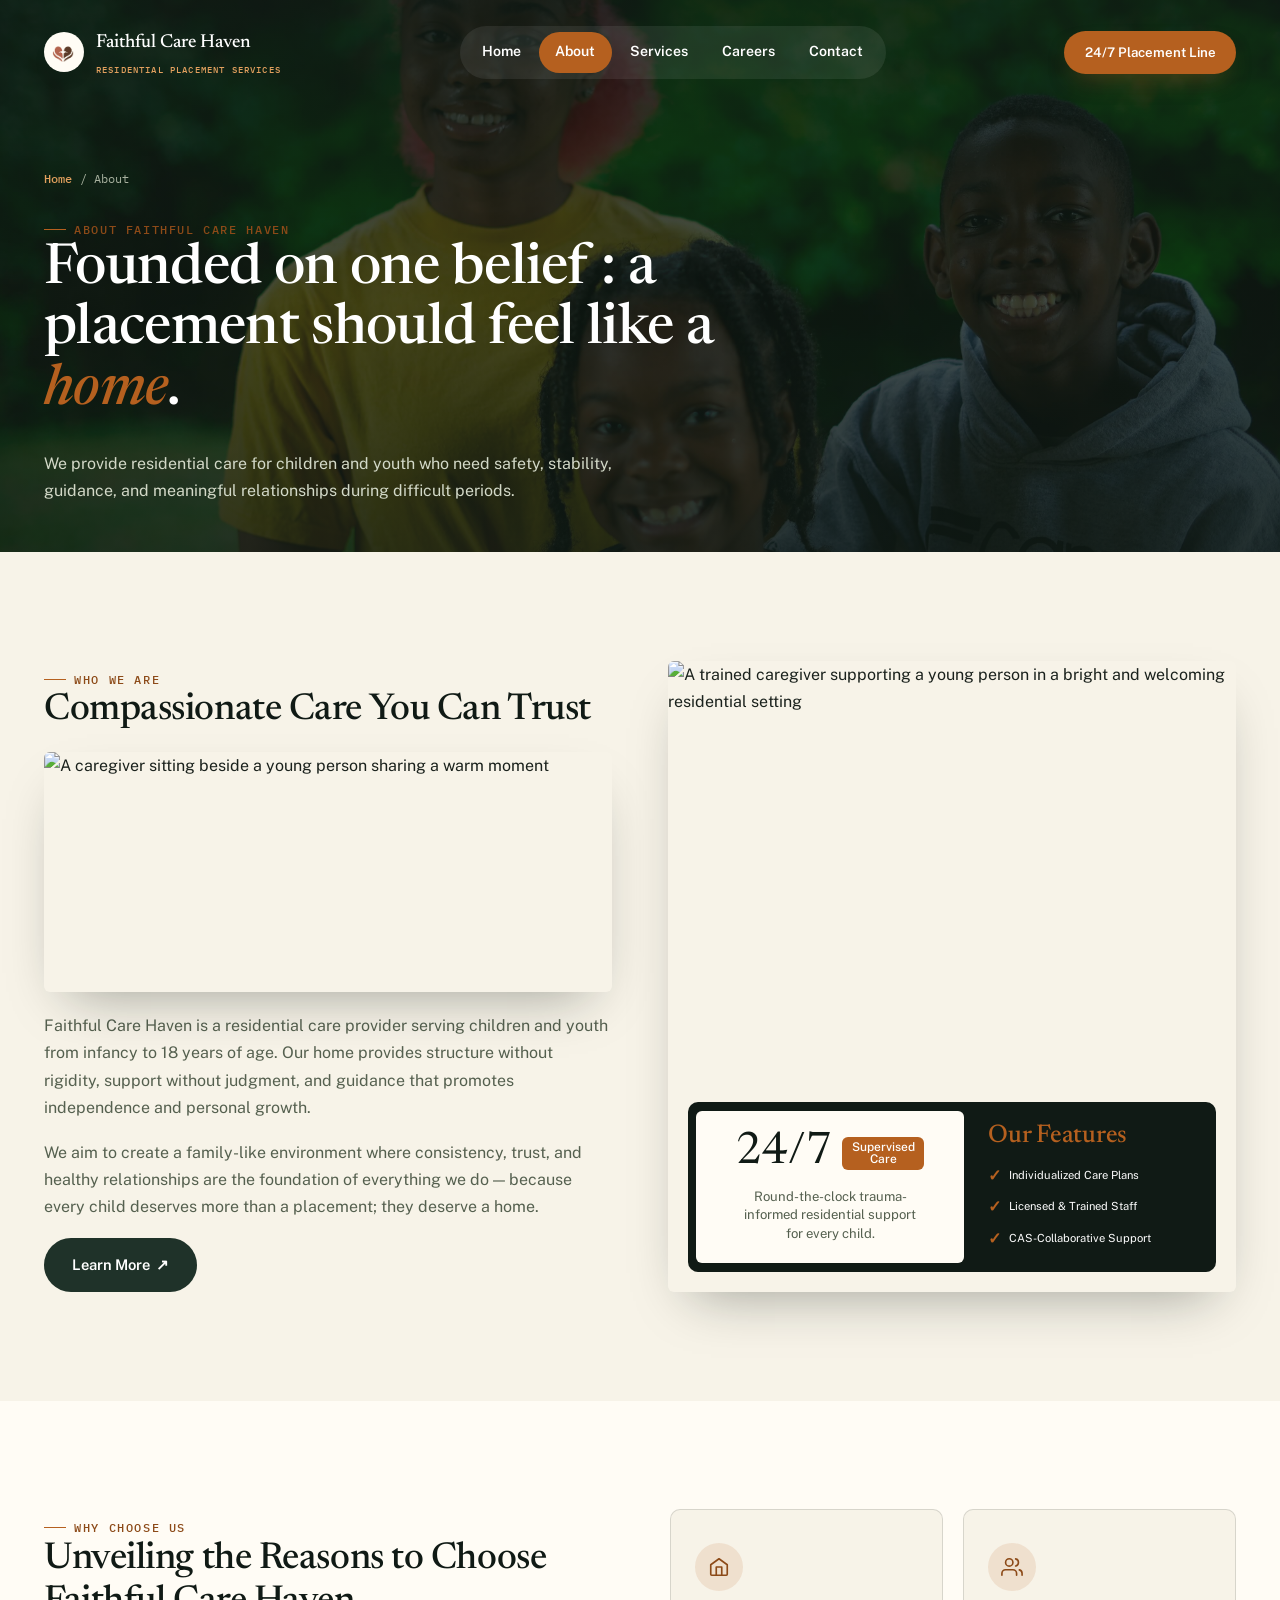
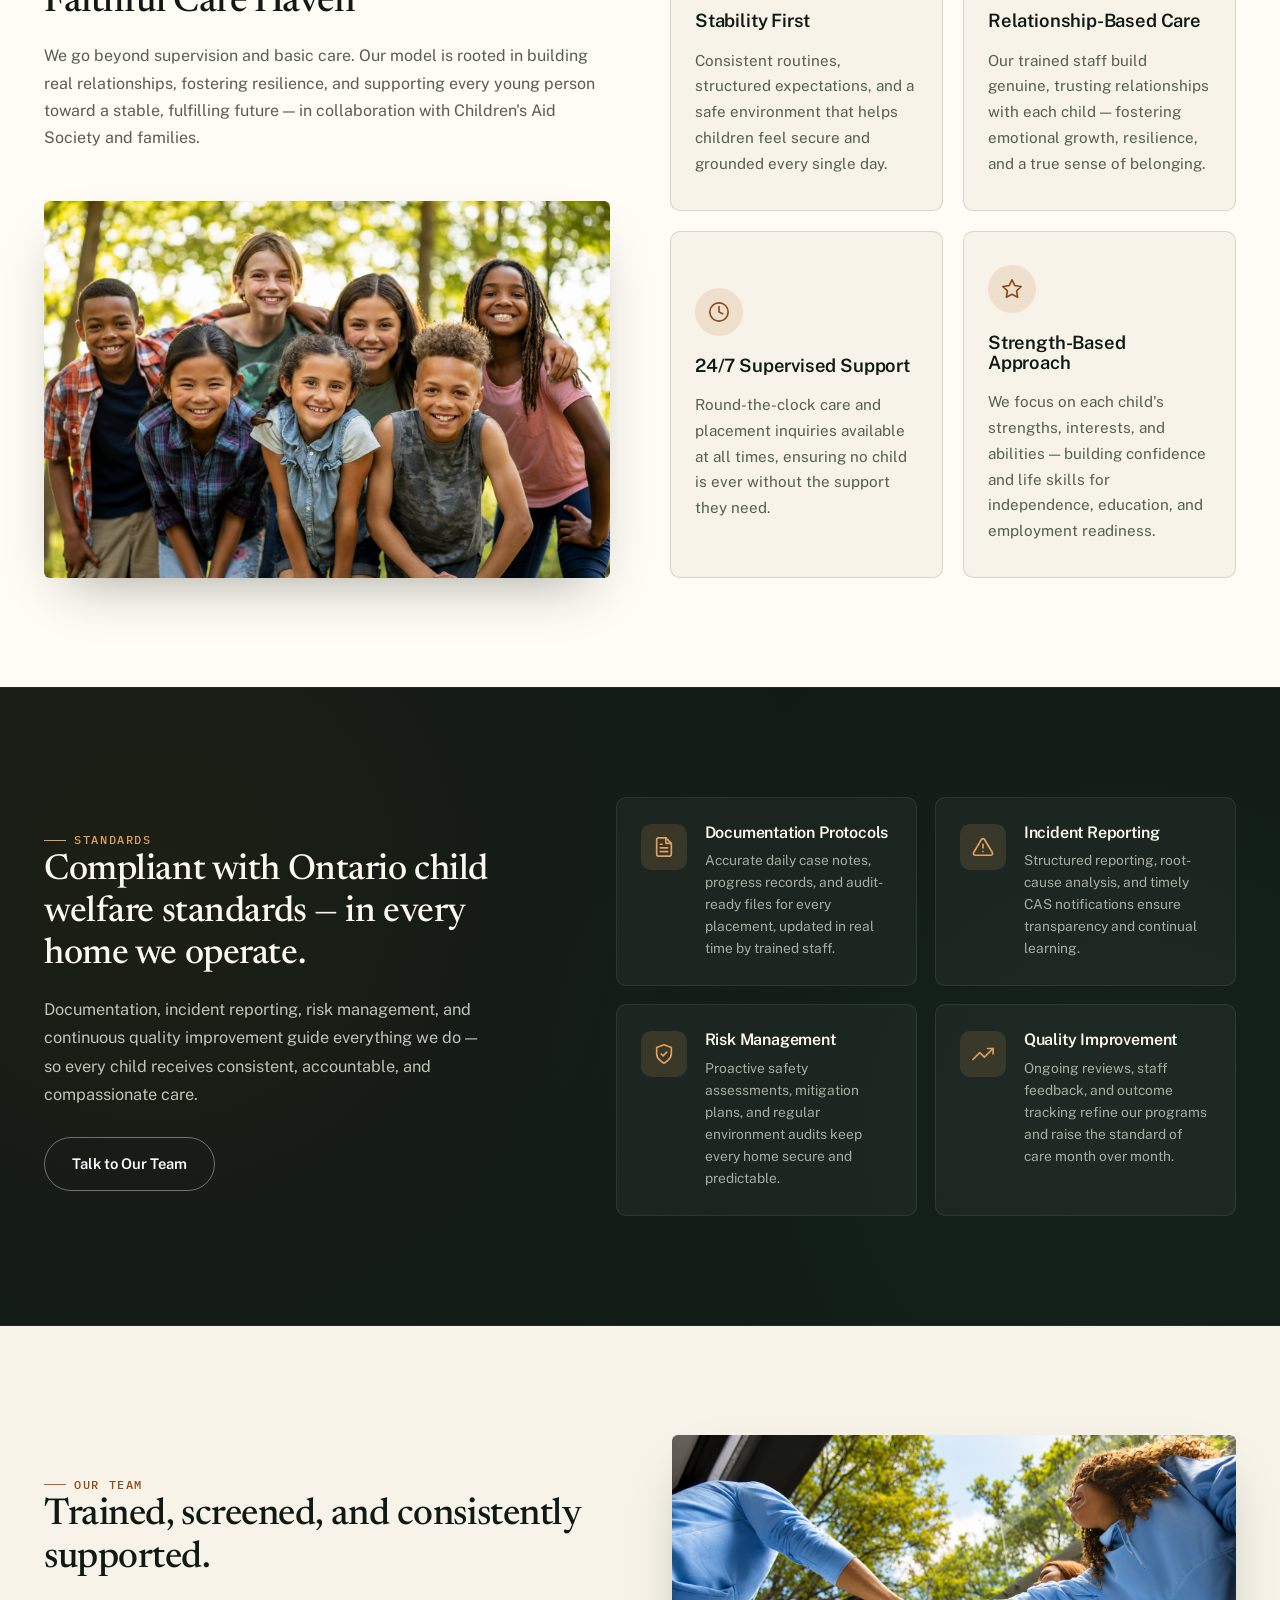
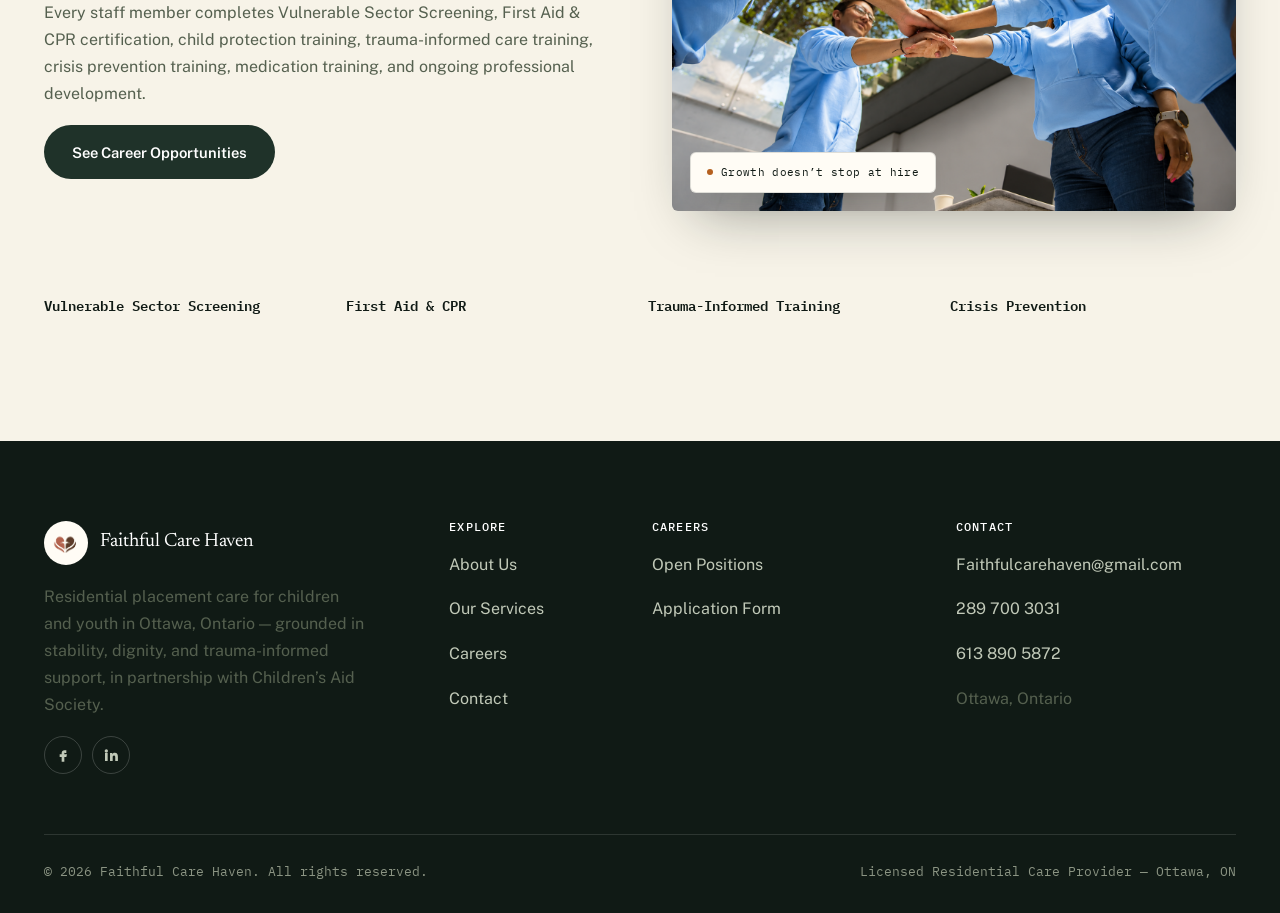
==== about.html @ 900c362c "Initial website template upload" ====
<!DOCTYPE html>
<html lang="en">
<head>
<meta charset="UTF-8">
<meta name="viewport" content="width=device-width, initial-scale=1.0">
<title>About Us | Faithful Care Haven</title>
<meta name="description" content="Learn about Faithful Care Haven's philosophy of care and the population we serve.">

  <link rel="icon" type="image/png" href="assets/img/logo.png">
  <link rel="preconnect" href="https://fonts.googleapis.com">
  <link rel="preconnect" href="https://fonts.gstatic.com" crossorigin>
  <link href="https://fonts.googleapis.com/css2?family=Newsreader:ital,wght@0,400;0,500;0,600;1,500;1,600&family=Public+Sans:wght@400;500;600;700;800&family=IBM+Plex+Mono:wght@500;600&display=swap" rel="stylesheet">
  <link rel="stylesheet" href="assets/css/bootstrap-grid.min.css">
  <link rel="stylesheet" href="assets/css/style.css">

</head>
<body>

  <!-- Sophisticated Preloader -->
  <div class="preloader" id="preloader">
    <div class="preloader-content">
      <div class="root-grow-animation">
        <svg viewBox="0 0 100 100" xmlns="http://www.w3.org/2000/svg">
          <path d="M50,90 Q30,70 30,50 Q30,30 50,20 Q70,30 70,50 Q70,70 50,90" fill="none" stroke="#B5601F" stroke-width="2" stroke-dasharray="150" stroke-dashoffset="150" style="animation:growRoot1 1.8s ease-out forwards;"/>
          <path d="M50,90 L40,75 L45,75 L30,90" fill="none" stroke="#B5601F" stroke-width="2" stroke-dasharray="80" stroke-dashoffset="80" style="animation:growRoot2 1.8s ease-out forwards;"/>
          <path d="M50,90 L60,75 L55,75 L70,90" fill="none" stroke="#B5601F" stroke-width="2" stroke-dasharray="80" stroke-dashoffset="80" style="animation:growRoot3 1.8s ease-out forwards;"/>
          <circle cx="50" cy="50" r="8" fill="#B5601F" opacity="0.8" style="animation:pulse-preloader 1.5s ease-in-out infinite;"/>
        </svg>
      </div>
      <div class="preloader-text">Faithful Care Haven</div>
      <div class="preloader-subtitle">Loading your compassionate future</div>
    </div>
  </div>

  <header class="site-header">
    <div class="nav-inner">
      <a href="index.html" class="brand">
        <img src="assets/img/logo.png" alt="Faithful Care Haven logo">
        <span>Faithful Care Haven<small>Residential Placement Services</small></span>
      </a>

      <nav class="nav-links">
        <a href="index.html">Home</a>
        <a href="about.html" class="active">About</a>
        <a href="services.html">Services</a>
        <a href="careers.html">Careers</a>
        <a href="contact.html">Contact</a>
      </nav>

      <div class="nav-cta">
        <a href="contact.html" class="btn btn-primary btn-sm">24/7 Placement Line</a>
      </div>

      <button class="nav-toggle" aria-label="Toggle menu" aria-expanded="false">
        <span></span><span></span><span></span>
      </button>
    </div>

    </div>
  </header>

  <div class="mobile-overlay">
    <a href="index.html">Home</a>
    <a href="about.html">About</a>
    <a href="services.html">Services</a>
    <a href="careers.html">Careers</a>
    <a href="contact.html">Contact</a>
    <a href="contact.html" class="btn btn-outline-light">24/7 Placement Line</a>
  </div>

  <section class="page-hero">
    <div class="page-hero-bg">
      <img src="assets/img/aboutuspg_ban.jpg" alt="Two people in a warm, supportive conversation, sitting together outdoors">
    </div>
    <div class="container-wide">
      <div class="breadcrumb-row"><a href="index.html">Home</a> / About</div>
      <div class="page-hero-content" data-aos="fade-up">
        <div class="eyebrow">About Faithful Care Haven</div>
        <h1>Founded on one belief : a placement should feel like a <em>home</em>.</h1>
        <p>We provide residential care for children and youth who need safety, stability, guidance, and meaningful relationships during difficult periods.</p>
      </div>
    </div>
  </section>

  <!-- ==================== ABOUT US ==================== -->
  <section>
    <div class="container-wide">
      <div class="ed-row" style="gap:56px; align-items:stretch;">

        <!-- Left: text + small image below -->
        <div class="about-us-left" data-aos="fade-right">
          <div class="eyebrow">Who We Are</div>
          <h2>Compassionate Care You Can Trust</h2>
          <div class="ed-media" style="margin-top:20px;">
            <img src="https://images.unsplash.com/photo-1590650153855-d9e808231d41?auto=format&fit=crop&w=900&q=80"
              alt="A caregiver sitting beside a young person sharing a warm moment"
              style="height:240px; object-fit:cover; border-radius:6px; width:100%;">
          </div>
          <p style="margin-top: 20px;">Faithful Care Haven is a residential care provider serving children and youth
            from infancy to 18 years of
            age. Our home provides structure without rigidity, support without judgment, and guidance that promotes
            independence and personal growth.</p>
          <p>We aim to create a family-like environment where consistency, trust, and healthy relationships are the
            foundation of everything we do &mdash; because every child deserves more than a placement; they deserve a
            home.</p>
          <a href="about.html" class="btn btn-dark">Learn More &nbsp;&#x2197;</a>

        </div>

        <!-- Right: large image with overlay feature card -->
        <div class="about-us-right" data-aos="fade-left" data-aos-delay="120">
          <img src="https://images.unsplash.com/photo-1617103996702-96ff29b1c467?auto=format&fit=crop&w=1400&q=80"
            alt="A trained caregiver supporting a young person in a bright and welcoming residential setting">
          <div class="about-feature-card">
            <div class="about-stat-cell">
              <span class="about-stat-num">24/7 <span class="about-stat-badge">Supervised Care</span></span>
              <p>Round-the-clock trauma-informed residential support for every child.</p>
            </div>
            <div class="about-features-cell">
              <h4>Our Features</h4>
              <ul class="about-features-list">
                <li>Individualized Care Plans</li>
                <li>Licensed &amp; Trained Staff</li>
                <li>CAS-Collaborative Support</li>
              </ul>
            </div>
          </div>
        </div>

      </div>
    </div>
  </section>


  <!-- ==================== WHY CHOOSE US ==================== -->
  <section class="why-choose-section">
    <div class="container-wide">
      <div class="why-choose-grid">

        <!-- Left col: intro text + image -->
        <div class="why-choose-left" data-aos="fade-right">
          <div class="wc-intro-text">
            <div class="eyebrow">Why Choose Us</div>
            <h2>Unveiling the Reasons to Choose Faithful Care Haven</h2>
            <p>We go beyond supervision and basic care. Our model is rooted in building real relationships, fostering
              resilience, and supporting every young person toward a stable, fulfilling future &mdash; in collaboration
              with Children's Aid Society and families.</p>
          </div>
          <div class="wc-image">
            <img src="assets/img/whychoosus.png"
              alt="A supportive residential care worker with a young person">
          </div>
        </div>

        <!-- Right col: 2x2 card grid -->
        <div class="why-choose-cards" data-aos="fade-left" data-aos-delay="80">

          <div class="wc-card">
            <div class="wc-card-icon">
              <svg viewBox="0 0 24 24" fill="none" stroke="currentColor" stroke-width="1.8" stroke-linecap="round"
                stroke-linejoin="round">
                <path d="M3 9.5L12 3l9 6.5V20a1 1 0 01-1 1H4a1 1 0 01-1-1V9.5z" />
                <path d="M9 21V12h6v9" />
              </svg>
            </div>
            <h3>Stability First</h3>
            <p>Consistent routines, structured expectations, and a safe environment that helps children feel secure and
              grounded every single day.</p>
          </div>

          <div class="wc-card">
            <div class="wc-card-icon">
              <svg viewBox="0 0 24 24" fill="none" stroke="currentColor" stroke-width="1.8" stroke-linecap="round"
                stroke-linejoin="round">
                <path d="M17 21v-2a4 4 0 00-4-4H5a4 4 0 00-4 4v2" />
                <circle cx="9" cy="7" r="4" />
                <path d="M23 21v-2a4 4 0 00-3-3.87" />
                <path d="M16 3.13a4 4 0 010 7.75" />
              </svg>
            </div>
            <h3>Relationship-Based Care</h3>
            <p>Our trained staff build genuine, trusting relationships with each child &mdash; fostering emotional
              growth, resilience, and a true sense of belonging.</p>
          </div>

          <div class="wc-card">
            <div class="wc-card-icon">
              <svg viewBox="0 0 24 24" fill="none" stroke="currentColor" stroke-width="1.8" stroke-linecap="round"
                stroke-linejoin="round">
                <circle cx="12" cy="12" r="10" />
                <polyline points="12 6 12 12 16 14" />
              </svg>
            </div>
            <h3>24/7 Supervised Support</h3>
            <p>Round-the-clock care and placement inquiries available at all times, ensuring no child is ever without
              the support they need.</p>
          </div>

          <div class="wc-card">
            <div class="wc-card-icon">
              <svg viewBox="0 0 24 24" fill="none" stroke="currentColor" stroke-width="1.8" stroke-linecap="round"
                stroke-linejoin="round">
                <polygon
                  points="12 2 15.09 8.26 22 9.27 17 14.14 18.18 21.02 12 17.77 5.82 21.02 7 14.14 2 9.27 8.91 8.26 12 2" />
              </svg>
            </div>
            <h3>Strength-Based Approach</h3>
            <p>We focus on each child's strengths, interests, and abilities &mdash; building confidence and life skills
              for independence, education, and employment readiness.</p>
          </div>

        </div>
      </div>
    </div>
  </section>

   <!-- ==================== STANDARDS (Redesigned) ==================== -->
   <section class="standards-section bg-dark">
    <div class="container-wide">
      <div class="standards-grid">

        <div class="standards-intro" data-aos="fade-right">
          <div class="eyebrow">Standards</div>
          <h2>Compliant with Ontario child welfare standards &mdash; in every home we operate.</h2>
          <p>Documentation, incident reporting, risk management, and continuous quality improvement guide everything we do &mdash; so every child receives consistent, accountable, and compassionate care.</p>
          <a href="contact.html" class="btn btn-outline-light">Talk to Our Team</a>
        </div>

        <div class="standards-cards" data-aos="fade-left" data-aos-delay="100">

          <div class="std-card">
            <div class="std-card-icon">
              <svg viewBox="0 0 24 24" fill="none" stroke="currentColor" stroke-width="1.8" stroke-linecap="round" stroke-linejoin="round">
                <path d="M14 2H6a2 2 0 0 0-2 2v16a2 2 0 0 0 2 2h12a2 2 0 0 0 2-2V8z"/>
                <polyline points="14 2 14 8 20 8"/>
                <line x1="16" y1="13" x2="8" y2="13"/>
                <line x1="16" y1="17" x2="8" y2="17"/>
                <polyline points="10 9 9 9 8 9"/>
              </svg>
            </div>
            <div class="std-card-body">
              <h4>Documentation Protocols</h4>
              <p>Accurate daily case notes, progress records, and audit-ready files for every placement, updated in real time by trained staff.</p>
            </div>
          </div>

          <div class="std-card">
            <div class="std-card-icon">
              <svg viewBox="0 0 24 24" fill="none" stroke="currentColor" stroke-width="1.8" stroke-linecap="round" stroke-linejoin="round">
                <path d="M10.29 3.86L1.82 18a2 2 0 0 0 1.71 3h16.94a2 2 0 0 0 1.71-3L13.71 3.86a2 2 0 0 0-3.42 0z"/>
                <line x1="12" y1="9" x2="12" y2="13"/>
                <line x1="12" y1="17" x2="12.01" y2="17"/>
              </svg>
            </div>
            <div class="std-card-body">
              <h4>Incident Reporting</h4>
              <p>Structured reporting, root-cause analysis, and timely CAS notifications ensure transparency and continual learning.</p>
            </div>
          </div>

          <div class="std-card">
            <div class="std-card-icon">
              <svg viewBox="0 0 24 24" fill="none" stroke="currentColor" stroke-width="1.8" stroke-linecap="round" stroke-linejoin="round">
                <path d="M12 22s8-4 8-10V5l-8-3-8 3v7c0 6 8 10 8 10z"/>
                <path d="M9 12l2 2 4-4"/>
              </svg>
            </div>
            <div class="std-card-body">
              <h4>Risk Management</h4>
              <p>Proactive safety assessments, mitigation plans, and regular environment audits keep every home secure and predictable.</p>
            </div>
          </div>

          <div class="std-card">
            <div class="std-card-icon">
              <svg viewBox="0 0 24 24" fill="none" stroke="currentColor" stroke-width="1.8" stroke-linecap="round" stroke-linejoin="round">
                <path d="M23 6l-9.5 9.5-5-5L1 18"/>
                <path d="M17 6h6v6"/>
              </svg>
            </div>
            <div class="std-card-body">
              <h4>Quality Improvement</h4>
              <p>Ongoing reviews, staff feedback, and outcome tracking refine our programs and raise the standard of care month over month.</p>
            </div>
          </div>

        </div>

      </div>
    </div>
  </section>

  <section>
    <div class="container-wide">
      <div class="ed-row reverse">
        <div class="ed-text" data-aos="fade-left">
          <div class="eyebrow">Our team</div>
          <h2>Trained, screened, and consistently supported.</h2>
          <p>Every staff member completes Vulnerable Sector Screening, First Aid &amp; CPR certification, child protection training, trauma-informed care training, crisis prevention training, medication training, and ongoing professional development.</p>
          <a href="careers.html" class="btn btn-dark">See Career Opportunities</a>
        </div>
        <div class="ed-media" data-aos="fade-right" data-aos-delay="120">
          <img src="assets/img/ourteam.png" alt="A quiet path through a golden autumn forest">
          <div class="frame-tag"><span class="dot"></span> Growth doesn&rsquo;t stop at hire</div>
        </div>
      </div>

      <div class="row g-3" style="margin-top:50px;">
        <div class="col-md-3 col-6" data-aos="fade-up"><div class="check-item mono" style="font-size:.85rem;">Vulnerable Sector Screening</div></div>
        <div class="col-md-3 col-6" data-aos="fade-up" data-aos-delay="80"><div class="check-item mono" style="font-size:.85rem;">First Aid &amp; CPR</div></div>
        <div class="col-md-3 col-6" data-aos="fade-up" data-aos-delay="160"><div class="check-item mono" style="font-size:.85rem;">Trauma-Informed Training</div></div>
        <div class="col-md-3 col-6" data-aos="fade-up" data-aos-delay="240"><div class="check-item mono" style="font-size:.85rem;">Crisis Prevention</div></div>
      </div>
    </div>
  </section>

 


  <footer class="site-footer">
    <div class="container-wide">
      <div class="row gy-5">
        <div class="col-lg-4">
          <div class="footer-brand">
            <img src="assets/img/logo.png" alt="Faithful Care Haven">
            <span>Faithful Care Haven</span>
          </div>
          <p style="max-width:320px;">Residential placement care for children and youth in Ottawa, Ontario &mdash; grounded in stability, dignity, and trauma-informed support, in partnership with Children&rsquo;s Aid Society.</p>
          <div class="social-row" aria-hidden="true">
            <a href="#" onclick="return false;" aria-label="Facebook">
              <svg width="16" height="16" viewBox="0 0 24 24" fill="none"><path d="M14 9h3V5h-3c-2.2 0-4 1.8-4 4v2H7v4h3v7h4v-7h3l1-4h-4V9c0-.6.4-1 1-1z" fill="currentColor"/></svg>
            </a>
            <a href="#" onclick="return false;" aria-label="LinkedIn">
              <svg width="16" height="16" viewBox="0 0 24 24" fill="none"><path d="M4.98 3.5a2.5 2.5 0 100 5 2.5 2.5 0 000-5zM3 9h4v12H3V9zm7 0h3.8v1.7h.05c.53-1 1.83-2 3.76-2 4 0 4.74 2.6 4.74 6V21h-4v-5.3c0-1.27-.02-2.9-1.77-2.9-1.78 0-2.05 1.4-2.05 2.8V21h-4V9z" fill="currentColor"/></svg>
            </a>
          </div>
        </div>
        <div class="col-lg-2 col-6">
          <h4>Explore</h4>
          <p><a href="about.html">About Us</a></p>
          <p><a href="services.html">Our Services</a></p>
          <p><a href="careers.html">Careers</a></p>
          <p><a href="contact.html">Contact</a></p>
        </div>
        <div class="col-lg-3 col-6">
          <h4>Careers</h4>
          <p><a href="careers.html">Open Positions</a></p>
          <p><a href="apply.html">Application Form</a></p>
        </div>
        <div class="col-lg-3">
          <h4>Contact</h4>
          <p><a href="mailto:Faithfulcarehaven@gmail.com">Faithfulcarehaven@gmail.com</a></p>
          <p><a href="tel:12897003031">289 700 3031</a></p>
          <p><a href="tel:16138905872">613 890 5872</a></p>
          <p>Ottawa, Ontario</p>
        </div>
      </div>

      <div class="footer-bottom">
        <span>&copy; <span class="current-year"></span> Faithful Care Haven. All rights reserved.</span>
        <span>Licensed Residential Care Provider &mdash; Ottawa, ON</span>
      </div>
    </div>
  </footer>


  <script src="assets/js/main.js"></script>

</body>
</html>
---- assets/css/style.css ----
/* =========================================================
   FAITHFUL CARE HAVEN — Design System v3 (Redesigned)
   Direction: "Rooted" — stability below ground, growth above it.
   Palette:
     --pine        #1F3229  (deep grounding green — the brand's base note)
     --pine-d      #101A15  (deepest — night sections, footer)
     --pine-mid    #2E4A3B  (mid green — borders, secondary surfaces)
     --clay        #B5601F  (single warm accent — earth, not the AI-default terracotta)
     --clay-d      #8C4A18  (hover/pressed)
     --paper       #F7F3E8  (warm paper — page ground)
     --paper-alt   #EEE5D2  (section alternation)
     --ivory       #FFFCF5  (lightest surface)
     --ink         #1A211C  (body text)
   Type:
     Newsreader (display serif, italic used deliberately for emphasis)
     Public Sans (body/UI — quieter rhythm than the ubiquitous Inter)
     IBM Plex Mono (labels, stats, rates, phone numbers — a "case-file"
     register that matters for a documentation-heavy child-welfare service)
   Signature: a hand-drawn root/branch line that grows in on load and recurs
   as a thin divider — stability rooted below, growth reaching above.
   
   REDESIGN UPDATES v3:
   - Added sophisticated preloader with root-growth animation
   - Enhanced hero section as full-viewport carousel
   - Restructured page-hero for left-to-right text flow
   - Elevated job card design with depth & hierarchy
   - Improved mobile responsiveness throughout
   - Better text alignment and spacing
   ========================================================= */

:root {
  --pine: #1F3229;
  --pine-d: #101A15;
  --pine-mid: #2E4A3B;
  --pine-soft: rgba(31, 50, 41, 0.07);
  --clay: #B5601F;
  --clay-d: #8C4A18;
  --clay-soft: rgba(181, 96, 31, 0.13);
  --sage: #7C9271;
  --paper: #F7F3E8;
  --paper-alt: #EEE5D2;
  --ivory: #FFFCF5;
  --ink: #1A211C;
  --ink-soft: #55604F;
  --line: rgba(26, 33, 28, 0.14);
  --line-light: rgba(255, 255, 255, 0.16);
  --shadow: 0 24px 54px -24px rgba(16, 26, 21, 0.4);
  --shadow-sm: 0 10px 26px -14px rgba(16, 26, 21, 0.3);
  --radius: 6px;
  --radius-lg: 10px;
  --ease: cubic-bezier(.22, 1, .36, 1);
}

* {
  box-sizing: border-box;
}

html {
  scroll-behavior: smooth;
}

body {
  margin: 0;
  background: var(--paper);
  color: var(--ink);
  font-family: 'Public Sans', -apple-system, BlinkMacSystemFont, sans-serif;
  font-size: 16px;
  line-height: 1.7;
  -webkit-font-smoothing: antialiased;
  overflow-x: hidden;
}

img,
svg,
canvas,
video,
iframe {
  max-width: 100%;
}

img {
  display: block;
}

button,
input,
textarea,
select {
  font: inherit;
}

* {
  -webkit-box-sizing: border-box;
  -moz-box-sizing: border-box;
  box-sizing: border-box;
}

/* Prevent side-to-side horizontal scroll caused by wide elements */
body,
body > * {
  max-width: 100%;
}

/* ================= PRELOADER ================= */
.preloader {
  position: fixed;
  inset: 0;
  background: var(--paper);
  z-index: 9999;
  display: flex;
  align-items: center;
  justify-content: center;
  opacity: 1;
  visibility: visible;
  transition: opacity .6s ease .4s, visibility .6s ease .4s;
}

.preloader.loaded {
  opacity: 0;
  visibility: hidden;
}

.preloader-content {
  text-align: center;
  max-width: 500px;
  display: flex;
  flex-direction: column;
  align-items: center;
}

.root-grow-animation {
  width: 80px;
  height: 80px;
  margin: 0 auto 24px;
  position: relative;
}

.root-grow-animation svg {
  width: 100%;
  height: 100%;
}

.preloader-text {
  font-family: 'Newsreader', serif;
  font-size: 1.45rem;
  color: var(--pine-d);
  margin-bottom: 10px;
  font-weight: 500;
  white-space: nowrap;
  animation: pulse-preloader 2s ease-in-out infinite;
}

.preloader-subtitle {
  font-family: 'IBM Plex Mono', monospace;
  font-size: .62rem;
  color: var(--clay);
  text-transform: uppercase;
  letter-spacing: .1em;
  white-space: nowrap;
}

@keyframes growRoot1 {
  0% {
    stroke-dashoffset: 400;
    opacity: 0;
  }

  20% {
    opacity: 1;
  }

  100% {
    stroke-dashoffset: 0;
    opacity: 1;
  }
}

@keyframes growRoot2 {
  0% {
    stroke-dashoffset: 300;
    opacity: 0;
  }

  30% {
    opacity: 1;
  }

  100% {
    stroke-dashoffset: 0;
    opacity: 1;
  }
}

@keyframes growRoot3 {
  0% {
    stroke-dashoffset: 200;
    opacity: 0;
  }

  40% {
    opacity: 1;
  }

  100% {
    stroke-dashoffset: 0;
    opacity: 1;
  }
}

@keyframes pulse-preloader {

  0%,
  100% {
    opacity: .6;
  }

  50% {
    opacity: 1;
  }
}

h1,
h2,
h3,
h4,
.display {
  font-family: 'Newsreader', Georgia, serif;
  font-weight: 500;
  color: var(--pine-d);
  letter-spacing: -0.012em;
  line-height: 1.1;
  margin: 0 0 .5em;
}

h1 {
  font-size: clamp(2.15rem, 4.4vw, 3.65rem);
  font-weight: 500;
  line-height: 1.08;
}

h2 {
  font-size: clamp(1.7rem, 2.9vw, 2.55rem);
  line-height: 1.16;
}

h3 {
  font-size: clamp(1.22rem, 2vw, 1.5rem);
  font-weight: 600;
  font-family: 'Public Sans', sans-serif;
  letter-spacing: -0.01em;
}

h1 em,
h2 em,
.display em {
  font-style: italic;
  font-weight: 500;
  color: var(--clay);
}

p {
  margin: 0 0 1.1em;
  color: var(--ink-soft);
}

a {
  color: inherit;
  text-decoration: none;
}

strong {
  color: var(--pine-d);
}

.mono {
  font-family: 'IBM Plex Mono', monospace;
}

.eyebrow {
  font-family: 'IBM Plex Mono', monospace;
  text-transform: uppercase;
  font-size: .72rem;
  letter-spacing: .14em;
  font-weight: 500;
  color: var(--clay-d);
  display: inline-flex;
  align-items: center;
  gap: .7em;
  margin-bottom:0px;
}

.eyebrow::before {
  content: '';
  width: 22px;
  height: 1px;
  background: var(--clay);
  display: inline-block;
}

.container-narrow {
  max-width: 920px;
  margin: 0 auto;
  padding: 0 24px;
  width: 100%;
}

.container-wide {
  max-width: 1240px;
  margin: 0 auto;
  padding: 0 24px;
  width: 100%;
}

section {
  padding: clamp(60px, 8.5vw, 116px) 0;
  position: relative;
}

.bg-alt {
  background: var(--paper-alt);
}

.bg-dark {
  background: var(--pine-d);
  color: #e4e0d3;
}

.bg-dark h2,
.bg-dark h3,
.bg-dark .display {
  color: #fbf8f0;
}

.bg-dark p {
  color: #bcc4b7;
}

.bg-dark .eyebrow {
  color: #e2a05e;
}

.bg-dark .eyebrow::before {
  background: #e2a05e;
}

/* ---------- Buttons ---------- */
.btn {
  display: inline-flex;
  align-items: center;
  justify-content: center;
  gap: .6em;
  font-family: 'Public Sans', sans-serif;
  font-weight: 600;
  font-size: .92rem;
  padding: .92em 1.85em;
  border-radius: 100px;
  border: 1.5px solid transparent;
  cursor: pointer;
  transition: transform .35s var(--ease), box-shadow .35s var(--ease), background .3s, color .3s, border-color .3s;
  white-space: nowrap;
}

.btn-primary {
  background: var(--clay);
  color: #fff;
  box-shadow: 0 12px 26px -12px rgba(181, 96, 31, .5);
}

.btn-primary:hover {
  background: var(--clay-d);
  transform: translateY(-3px);
  box-shadow: 0 18px 34px -14px rgba(181, 96, 31, .55);
  color: #fff;
}

.btn-dark {
  background: var(--pine);
  color: #fff;
}

.btn-dark:hover {
  background: var(--pine-d);
  transform: translateY(-3px);
  color: #fff;
}

.btn-outline {
  background: transparent;
  border-color: rgba(26, 33, 28, .3);
  color: var(--pine-d);
}

.btn-outline:hover {
  border-color: var(--pine-d);
  background: var(--pine-d);
  color: #fff;
  transform: translateY(-3px);
}

.btn-outline-light {
  background: transparent;
  border-color: rgba(255, 255, 255, .38);
  color: #fff;
}

.btn-outline-light:hover {
  background: #fff;
  color: var(--pine-d);
  border-color: #fff;
}

.btn-sm {
  padding: .68em 1.45em;
  font-size: .83rem;
}

.btn-block {
  width: 100%;
}

/* ================= NAVIGATION ================= */
.site-header {
  position: fixed;
  top: 0;
  left: 0;
  right: 0;
  z-index: 1100;
  padding: 26px 0;
  transition: padding .4s var(--ease), background .4s var(--ease), box-shadow .4s var(--ease);
}

.site-header.scrolled {
  padding: 14px 0;
  background: rgba(16, 26, 21, 0.92);
  backdrop-filter: blur(16px) saturate(140%);
  box-shadow: 0 8px 30px -18px rgba(16, 26, 21, .5);
}

.nav-inner {
  max-width: 1240px;
  margin: 0 auto;
  padding: 0 24px;
  display: flex;
  align-items: center;
  justify-content: space-between;
}

.brand {
  display: flex;
  align-items: center;
  gap: 12px;
  font-family: 'Newsreader', serif;
  font-weight: 500;
  font-size: 1.18rem;
  color: #fff;
  z-index: 1100;
}

.brand img {
  height: 40px;
  width: 40px;
  object-fit: contain;
  padding: 6px;
  box-sizing: border-box;
  background: var(--ivory);
  border-radius: 50%;
  box-shadow: var(--shadow-sm);
  transition: height .4s var(--ease), width .4s var(--ease);
}

.site-header.scrolled .brand img {
  height: 34px;
  width: 34px;
}

.brand span small {
  display: block;
  font-family: 'IBM Plex Mono', monospace;
  font-weight: 500;
  font-size: .56rem;
  letter-spacing: .13em;
  text-transform: uppercase;
  color: #e2a05e;
  margin-top: 3px;
}

/* header sits over a dark hero photo by default on the homepage; on interior
   pages the page-hero is light, so header text needs to be dark until scrolled */
.site-header.on-light .brand,
.site-header.on-light .nav-links a {
  color: var(--pine-d);
}

.site-header.on-light .brand img {
  filter: none;
}

.site-header.on-light.scrolled .brand,
.site-header.on-light.scrolled .nav-links a {
  color: #fff;
}

.site-header.on-light.scrolled .brand img {
  filter: brightness(0) invert(1);
}

.nav-links {
  display: flex;
  align-items: center;
  gap: 2px;
  list-style: none;
  margin: 0;
  padding: 6px;
  background: rgba(255, 255, 255, .08);
  border-radius: 100px;
}

.nav-links a {
  position: relative;
  padding: .6em 1.15em;
  font-size: .88rem;
  font-weight: 600;
  color: #fff;
  border-radius: 100px;
  transition: color .3s, background .3s;
}

.nav-links a:hover {
  background: rgba(255, 255, 255, .12);
}

.nav-links a.active {
  background: var(--clay);
  color: #fff;
}

.site-header.on-light .nav-links {
  background: rgba(26, 33, 28, .06);
}

.site-header.on-light .nav-links a:hover {
  background: rgba(26, 33, 28, .08);
}

.nav-cta {
  display: flex;
  align-items: center;
  gap: 14px;
}

/* Mobile hamburger */
.nav-toggle {
  display: none;
  position: relative;
  width: 44px;
  height: 44px;
  border-radius: 50%;
  border: 1.5px solid rgba(181, 96, 31, 0.4); /* var(--clay) with opacity */
  background: transparent;
  cursor: pointer;
  z-index: 1100;
}

.site-header.on-light .nav-toggle {
  border-color: rgba(26, 33, 28, .25);
}

.nav-toggle span {
  position: absolute;
  left: 12px;
  right: 12px;
  height: 2px;
  background: var(--clay);
  transition: transform .35s var(--ease), opacity .3s var(--ease), top .35s var(--ease);
}

.site-header.on-light .nav-toggle span {
  background: var(--pine-d);
}

.nav-toggle span:nth-child(1) {
  top: 16px;
}

.nav-toggle span:nth-child(2) {
  top: 22px;
}

.nav-toggle span:nth-child(3) {
  top: 28px;
}

.nav-toggle.open span:nth-child(1) {
  top: 22px;
  transform: rotate(45deg);
  background: var(--clay);
}

.nav-toggle.open span:nth-child(2) {
  opacity: 0;
}

.nav-toggle.open span:nth-child(3) {
  top: 22px;
  transform: rotate(-135deg);
  background: var(--clay);
}

.mobile-overlay {
  position: fixed;
  inset: 0;
  background: var(--pine-d);
  z-index: 1050;
  display: flex;
  flex-direction: column;
  align-items: center;
  justify-content: center;
  gap: 8px;
  clip-path: circle(0px at calc(100% - 44px) 44px);
  transition: clip-path .6s var(--ease);
  visibility: hidden;
}

.mobile-overlay.open {
  clip-path: circle(150% at calc(100% - 44px) 44px);
  visibility: visible;
}

.mobile-overlay a {
  color: #f3efe3;
  font-family: 'Newsreader', serif;
  font-size: 1.5rem;
  font-weight: 500;
  padding: 12px 0;
}

.mobile-overlay a.btn {
  font-family: 'Public Sans', sans-serif;
  font-size: .95rem;
  margin-top: 18px;
  padding: 14px 36px;
  background-color: var(--clay);
  border-color: var(--clay);
  color: #fff;
}

@media (max-width:980px) {
  .nav-links {
    display: none;
  }

  .nav-cta .btn {
    display: none;
  }

  .nav-toggle {
    display: block;
  }
}

/* ================= GLOBAL RESPONSIVE CLEANUP ================= */
@media (max-width: 1100px) {
  .container-wide,
  .container-narrow {
    padding-left: 20px;
    padding-right: 20px;
  }

  .page-hero,
  .sd-page-hero {
    padding-top: 150px;
  }

  .site-footer .row > [class*="col-"] {
    flex: 1 1 45%;
  }
}

@media (max-width: 900px) {
  .container-wide,
  .container-narrow {
    max-width: 100%;
  }

  section {
    padding: clamp(44px, 9vw, 84px) 0;
  }

  .page-hero {
    padding: 140px 0 56px;
  }

  .page-hero-content {
    max-width: 100%;
  }

  .site-footer {
    padding: 54px 0 30px;
  }

  .site-footer .row > [class*="col-"] {
    flex: 0 0 100%;
    max-width: 100%;
  }

  .footer-bottom {
    flex-direction: column;
    align-items: flex-start;
  }

  .row.g-4,
  .row.g-5 {
    row-gap: 20px;
  }
}

@media (max-width: 640px) {
  body {
    font-size: 15px;
  }

  .container-wide,
  .container-narrow {
    padding-left: 16px;
    padding-right: 16px;
  }

  h1 {
    font-size: clamp(2rem, 9vw, 2.55rem);
  }

  h2 {
    font-size: clamp(1.78rem, 7vw, 2.15rem);
  }

  .page-hero h1,
  .sd-hero-content h1 {
    max-width: 100%;
  }

  .page-hero p,
  .sd-hero-content p {
    max-width: 100%;
  }

  .btn {
    width: 100%;
  }

  .btn-sm {
    width: auto;
  }

  .btn-block {
    width: 100%;
  }

  .contact-main-section .btn-block,
  .contact-form-panel .btn-block {
    width: 100%;
  }

  .site-footer .row > [class*="col-"] {
    flex-basis: 100%;
  }

  .site-footer h4 {
    margin-top: 0;
  }

  .social-row {
    justify-content: flex-start;
  }
}

/* ================= HERO (homepage — carousel at 100vh) ================= */
.hero {
  position: relative;
  height: 100vh;
  display: flex;
  align-items: flex-end;
  padding: 0;
  overflow: hidden;
  color: #fff;
}

.hero-carousel {
  position: relative;
  width: 100%;
  height: 100%;
  overflow: hidden;
}

.hero-slide {
  position: absolute;
  inset: 0;
  opacity: 0;
  transition: opacity .9s ease;
  display: flex;
  align-items: flex-end;
  padding: 160px 0 100px;
}

.hero-slide.active {
  opacity: 1;
}

.hero-bg {
  position: absolute;
  inset: 0;
  z-index: 0;
}

.hero-bg img {
  width: 100%;
  height: 100%;
  object-fit: cover;
  object-position: center 30%;
  transform: scale(1.06);
}

.hero-bg::after {
  content: '';
  position: absolute;
  inset: 0;
  background: linear-gradient(90deg, rgba(16, 26, 21, .96) 0%, rgba(16, 26, 21, .90) 30%, rgba(16, 26, 21, .78) 55%, rgba(16, 26, 21, .42) 82%, rgba(16, 26, 21, .06) 100%);
}

.hero-inner {
  position: relative;
  z-index: 2;
  max-width: 760px;
  text-align: left;
}

/* Hero text entry animations */
.hero-inner h1,
.hero-inner .hero-lead,
.hero-inner .hero-actions,
.hero-inner .hero-stats {
  opacity: 0;
  transform: translateY(28px);
  transition: opacity .7s var(--ease), transform .7s var(--ease);
}

.hero-slide.active .hero-inner h1 {
  opacity: 1;
  transform: none;
  transition-delay: 0ms;
}

.hero-slide.active .hero-inner .hero-lead {
  opacity: 1;
  transform: none;
  transition-delay: 150ms;
}

.hero-slide.active .hero-inner .hero-actions {
  opacity: 1;
  transform: none;
  transition-delay: 300ms;
}

.hero-slide.active .hero-inner .hero-stats {
  opacity: 1;
  transform: none;
  transition-delay: 450ms;
}

/* Re-animate on slide switch via JS class */
.hero-slide.slide-exit .hero-inner h1,
.hero-slide.slide-exit .hero-inner .hero-lead,
.hero-slide.slide-exit .hero-inner .hero-actions,
.hero-slide.slide-exit .hero-inner .hero-stats {
  opacity: 0;
  transform: translateY(28px);
  transition: opacity .35s ease, transform .35s ease;
}

.hero h1 {
  margin-bottom: .42em;
  color: #fff;
}

.hero-lead {
  font-size: 1.14rem;
  max-width: 520px;
  margin-bottom: 2em;
  color: #d8dccf;
}

.hero-actions {
  display: flex;
  gap: 16px;
  flex-wrap: wrap;
  margin-bottom: 3em;
}

.hero-stats {
  display: flex;
  gap: 1.6em 0;
  flex-wrap: wrap;
  border-top: 1px solid rgba(255, 255, 255, .18);
  padding-top: 1.8em;
}

.hero-stats div {
  padding-right: 34px;
  margin-right: 34px;
  border-right: 1px solid rgba(255, 255, 255, .18);
}

.hero-stats div:last-child {
  border-right: none;
  margin-right: 0;
  padding-right: 0;
}

.hero-stats div strong {
  display: block;
  font-family: 'IBM Plex Mono', monospace;
  font-size: 1.5rem;
  font-weight: 600;
  color: #fff;
}

.hero-stats div span {
  font-size: .72rem;
  color: #a9b2a0;
  text-transform: uppercase;
  letter-spacing: .08em;
}

/* Carousel dot pulse (used in SVG hero root-line accents) */
@keyframes pulse-dot {

  0%,
  100% {
    box-shadow: 0 0 0 0 rgba(181, 96, 31, .55);
  }

  50% {
    box-shadow: 0 0 0 7px rgba(181, 96, 31, 0);
  }
}

/* Carousel controls */
.carousel-nav {
  position: absolute;
  bottom: 30px;
  left: 24px;
  right: 24px;
  z-index: 10;
  display: flex;
  align-items: center;
  justify-content: space-between;
}

.carousel-dots {
  display: flex;
  gap: 10px;
  align-items: center;
}

.carousel-dot {
  width: 8px;
  height: 8px;
  border-radius: 50%;
  background: rgba(255, 255, 255, .4);
  cursor: pointer;
  transition: background .3s, width .3s;
}

.carousel-dot.active {
  background: #fff;
  width: 24px;
  border-radius: 4px;
}

.carousel-nav-arrow {
  width: 44px;
  height: 44px;
  border-radius: 50%;
  border: 1px solid rgba(255, 255, 255, .3);
  background: rgba(255, 255, 255, .08);
  cursor: pointer;
  display: flex;
  align-items: center;
  justify-content: center;
  color: #fff;
  transition: background .3s, border-color .3s, transform .3s;
}

.carousel-nav-arrow:hover {
  background: rgba(255, 255, 255, .15);
  border-color: rgba(255, 255, 255, .5);
  transform: scale(1.05);
}

@media (max-width:600px) {
  .hero {
    padding: 0;
  }

  .hero-bg::after {
    background:
      linear-gradient(0deg, rgba(16, 26, 21, .96) 0%, rgba(16, 26, 21, .84) 30%, rgba(16, 26, 21, .60) 60%, rgba(16, 26, 21, .42) 100%);
  }

  .hero-slide {
    padding: 100px 0 100px;
    align-items: flex-end;
  }

  .hero-inner h1 {
    font-size: 2.4rem;
  }

  .hero-lead {
    font-size: 1.05rem;
    margin-bottom: 1.5em;
  }

  .hero-stats {
    display: none;
  }

  .carousel-nav {
    bottom: 24px;
    left: 20px;
    right: 20px;
  }
}

/* root-motif signature: an SVG line that "grows" across the base of the hero */
.root-line {
  position: absolute;
  left: 0;
  right: 0;
  bottom: 0;
  width: 100%;
  height: auto;
  z-index: 1;
  display: block;
  pointer-events: none;
}

.root-line path {
  fill: none;
  stroke: rgba(226, 160, 94, .55);
  stroke-width: 1.4;
  stroke-linecap: round;
  stroke-dasharray: 1400;
  stroke-dashoffset: 1400;
  transition: stroke-dashoffset 2.6s var(--ease);
}

.root-line.grow path {
  stroke-dashoffset: 0;
}

/* thin root divider reused between sections */
.root-divider {
  position: relative;
  height: 46px;
  margin: 0 auto;
  max-width: 1240px;
  overflow: visible;
}

.root-divider svg {
  width: 100%;
  height: 100%;
  display: block;
}

.root-divider path {
  fill: none;
  stroke: var(--line);
  stroke-width: 1.3;
}

.root-divider circle {
  fill: var(--clay);
}

/* ================= EDITORIAL ROW (replaces most icon-card grids) ================= */
.ed-row {
  display: grid;
  grid-template-columns: 1fr 1fr;
  gap: 64px;
  align-items: center;
}

.ed-row.reverse .ed-media {
  order: 2;
}

.ed-row.reverse .ed-text {
  order: 1;
}

.ed-media {
  position: relative;
}

.ed-media img {
  width: 100%;
  display: block;
  border-radius: var(--radius);
  box-shadow: var(--shadow);
}

.ed-media .frame-tag {
  position: absolute;
  bottom: 18px;
  left: 18px;
  background: var(--ivory);
  border: 1px solid var(--line);
  padding: 10px 16px;
  border-radius: var(--radius);
  font-family: 'IBM Plex Mono', monospace;
  font-size: .7rem;
  letter-spacing: .03em;
  color: var(--pine-d);
  box-shadow: var(--shadow-sm);
  display: flex;
  align-items: center;
  gap: 8px;
  max-width: calc(100% - 36px);
}

.ed-media .frame-tag .dot {
  width: 6px;
  height: 6px;
  border-radius: 50%;
  background: var(--clay);
  flex-shrink: 0;
}

@media (max-width:900px) {
  .ed-row {
    grid-template-columns: 1fr;
    gap: 28px;
  }

  .ed-row.reverse .ed-media {
    order: 1;
  }

  .ed-row.reverse .ed-text {
    order: 2;
  }
}

@media (max-width:520px) {
  .ed-media .frame-tag {
    position: static;
    margin-top: 12px;
    display: inline-flex;
  }
}

/* ================= WHY CHOOSE US (2-col layout: left intro + image, right 2x2 card grid) ================= */
.why-choose-section {
  background: var(--ivory);
}

.why-choose-grid {
  display: grid;
  grid-template-columns: 1fr 1fr;
  gap: 60px;
  align-items: stretch;
}

.why-choose-left {
  display: flex;
  flex-direction: column;
  height: 100%;
}

.why-choose-left .wc-intro-text {
  margin-bottom: 32px;
}

.why-choose-left .wc-image {
  position: relative;
  border-radius: var(--radius);
  overflow: hidden;
  box-shadow: var(--shadow);
  flex-grow: 1;
  /* Allows image to stretch and match exact height if needed */
}

.why-choose-left .wc-image img {
  width: 100%;
  display: block;
  height: 100%;
  min-height: 320px;
  object-fit: cover;
  object-position: center top;
}

.why-choose-cards {
  display: grid;
  grid-template-columns: 1fr 1fr;
  gap: 20px;
  height: 100%;
}

.wc-card {
  background: var(--paper);
  border: 1px solid var(--line);
  border-radius: var(--radius-lg);
  padding: 32px 24px;
  transition: transform .4s var(--ease), box-shadow .4s var(--ease), border-color .4s var(--ease);
  display: flex;
  flex-direction: column;
  justify-content: center;
  gap: 16px;
}

.wc-card:hover {
  transform: translateY(-5px);
  box-shadow: var(--shadow);
  border-color: var(--clay-soft);
}

.wc-card-icon {
  width: 48px;
  height: 48px;
  border-radius: 50%;
  background: var(--clay-soft);
  display: flex;
  align-items: center;
  justify-content: center;
  margin-bottom: 4px;
}

.wc-card-icon svg {
  width: 22px;
  height: 22px;
  color: var(--clay-d);
}

.wc-card h3 {
  font-size: 1.15rem;
  margin-bottom: 0;
  color: var(--pine-d);
}

.wc-card p {
  font-size: .95rem;
  margin: 0;
  color: var(--ink-soft);
}

@media(max-width:900px) {
  .why-choose-grid {
    grid-template-columns: 1fr;
    gap: 40px;
  }

  .why-choose-cards {
    grid-template-columns: 1fr 1fr;
  }
}

@media(max-width:560px) {
  .why-choose-cards {
    grid-template-columns: 1fr;
  }
}

/* ================= ABOUT US ROW (enhanced ed-row with right-side overlay card) ================= */
.about-us-right {
  position: relative;
  height: 100%;
  display: flex;
}

.about-us-right>img {
  width: 100%;
  display: block;
  border-radius: var(--radius);
  box-shadow: var(--shadow);
  height: 100%;
  min-height: 480px;
  object-fit: cover;
  object-position: center;
}

.about-feature-card {
  position: absolute;
  bottom: 20px;
  left: 20px;
  right: 20px;
  background: var(--pine-d);
  border-radius: var(--radius-lg);
  padding: 8px;
  box-shadow: var(--shadow-lg);
  display: grid;
  grid-template-columns: 1fr 1.3fr;
  gap: 24px;
  align-items: center;
  border: none;
}

.about-stat-cell {
  background: var(--ivory);
  border-radius: var(--radius);
  padding: 20px 40px;
  display: flex;
  flex-direction: column;
  align-items: center;
  text-align: center;
}

.about-stat-cell .about-stat-num {
  font-family: 'Newsreader', serif;
  font-size: 2.8rem;
  font-weight: 400;
  color: var(--pine-d);
  display: flex;
  align-items: center;
  justify-content: center;
  gap: 10px;
  line-height: 1;
  margin-bottom: 12px;
}

.about-stat-cell .about-stat-badge {
  display: inline-block;
  background: var(--clay);
  color: #fff;
  font-family: 'Public Sans', sans-serif;
  font-size: .75rem;
  font-weight: 500;
  text-transform: none;
  letter-spacing: 0;
  padding: .4em .8em;
  border-radius: 6px;
  vertical-align: middle;
  margin: 0;
}

.about-stat-cell p {
  font-size: .82rem;
  color: var(--ink-soft);
  margin: 0;
  max-width: 200px;
  line-height: 1.4;
}

.about-features-cell {
  padding: 12px 16px 12px 0;
}

.about-features-cell h4 {
  font-family: 'Newsreader', serif;
  font-size: 1.6rem;
  font-weight: 500;
  letter-spacing: -0.01em;
  color: var(--clay);
  text-transform: none;
  margin: 0 0 12px;
}

.about-features-list {
  list-style: none;
  padding: 0;
  margin: 0;
  display: flex;
  flex-direction: column;
  gap: 4px;
}

.about-features-list li {
  font-size: .70rem;
  color: #fff;
  font-weight: 400;
  font-family: 'Public Sans', sans-serif;
  display: flex;
  align-items: center;
  gap: 8px;
}

.about-features-list li::before {
  content: '✓';
  color: var(--clay);
  font-weight: 800;
  font-size: 1rem;
}

.about-us-left .ed-media {
  position: relative;
  margin-top: 28px;
}

.about-us-left .ed-media img {
  height: 260px;
  object-fit: cover;
  border-radius: var(--radius);
  width: 100%;
}

@media(max-width:900px) {
  .about-us-right>img {
    height: 360px;
  }

  .about-feature-card {
    grid-template-columns: 1fr;
  }
}

@media(max-width:600px) {
  .about-us-right {
    width: 100%;
    display: block;
  }

  .about-us-right>img {
    display: none;
  }

  .about-feature-card {
    position: static;
    margin-top: 24px;
    background: var(--pine-d);
    border-radius: var(--radius-lg);
    box-shadow: var(--shadow-lg);
    width: 100%;
  }

  .about-stat-cell {
    padding: 20px;
  }

  .about-stat-cell .about-stat-num {
    font-size: 2.2rem;
  }

  .about-features-cell h4 {
    font-size: 1.3rem;
  }
}

/* ================= CATEGORY LIST (services — replaces 9-card icon grid) ================= */
.cat-block {
  margin-bottom: 52px;
}

.cat-block:last-child {
  margin-bottom: 0;
}

.cat-head {
  display: flex;
  align-items: baseline;
  gap: 16px;
  margin-bottom: 18px;
  padding-bottom: 14px;
  border-bottom: 1px solid var(--line);
}

.cat-head .cat-index {
  font-family: 'IBM Plex Mono', monospace;
  font-size: .78rem;
  color: var(--clay-d);
  flex-shrink: 0;
}

.cat-head h3 {
  margin: 0;
  color: var(--pine-d);
}

.cat-items {
  display: grid;
  grid-template-columns: repeat(2, 1fr);
  gap: 2px 40px;
}

.cat-item {
  padding: 16px 0;
  border-bottom: 1px solid var(--line);
  display: flex;
  flex-direction: column;
  gap: 4px;
}

.cat-item h4 {
  margin: 0;
  font-family: 'Public Sans', sans-serif;
  font-weight: 600;
  font-size: 1rem;
  color: var(--pine-d);
}

.cat-item p {
  margin: 0;
  font-size: .92rem;
}

@media (max-width:820px) {
  .cat-items {
    grid-template-columns: 1fr;
  }
}

/* ================= CARDS (kept only where content is genuinely stacked: jobs, contact-info, checklist) ================= */
.card {
  background: var(--ivory);
  border-radius: var(--radius);
  padding: 26px 24px;
  border: 1px solid var(--line);
  transition: transform .45s var(--ease), box-shadow .45s var(--ease), border-color .45s var(--ease);
}

@media (max-width:520px) {
  .card {
    padding: 22px 20px;
  }
}

.card:hover {
  transform: translateY(-6px);
  box-shadow: var(--shadow);
  border-color: transparent;
}

.check-list {
  display: flex;
  flex-direction: column;
  gap: 0;
}

.check-item {
  display: flex;
  align-items: center;
  gap: 14px;
  padding: 16px 0;
  border-bottom: 1px solid var(--line);
  font-weight: 600;
  color: var(--pine-d);
}

.check-item:last-child {
  border-bottom: none;
}

.check-item svg {
  flex-shrink: 0;
  width: 20px;
  height: 20px;
  color: var(--clay);
}

.icon-badge {
  width: 46px;
  height: 46px;
  border-radius: 50%;
  background: var(--clay-soft);
  color: var(--clay-d);
  display: flex;
  align-items: center;
  justify-content: center;
  margin-bottom: 16px;
}

.icon-badge svg {
  width: 22px;
  height: 22px;
}

/* ================= VALUES ROW (static marquee band) ================= */
.value-strip {
  background: var(--pine-d);
  color: #cfd6c4;
  padding: 28px 0;
  border-top: 1px solid rgba(255, 255, 255, .08);
  border-bottom: 1px solid rgba(255, 255, 255, .08);
}

.value-strip .track {
  max-width: 1400px;
  margin: 0 auto;
  padding: 0 40px;
  display: flex;
  flex-wrap: wrap;
  justify-content: space-between;
  align-items: center;
  gap: 12px 0;
  font-family: 'IBM Plex Mono', monospace;
  font-size: .78rem;
  letter-spacing: .12em;
  text-transform: uppercase;
}

.value-strip span {
  display: inline-flex;
  align-items: center;
  gap: 12px;
  flex: 1;
  justify-content: center;
  min-width: 120px;
}

.value-strip span::after {
  content: '\2022';
  color: var(--clay);
  opacity: .8;
  padding: 0 4px;
}

.value-strip span:last-child::after {
  content: none;
}

@media(max-width:700px) {
  .value-strip .track {
    justify-content: center;
  }

  .value-strip span {
    flex: unset;
  }
}

/* ================= TIMELINE (Plan of Care — a genuine sequence, numbers earned) ================= */
.timeline {
  position: relative;
  margin-top: 32px;
}

.timeline::before {
  content: '';
  position: absolute;
  left: 25px;
  top: 0;
  bottom: 0;
  width: 1px;
  background: var(--line);
}

.t-item {
  position: relative;
  padding-left: 70px;
  margin-bottom: 30px;
}

.t-item:last-child {
  margin-bottom: 0;
}

.t-item::before {
  content: attr(data-step);
  position: absolute;
  left: 0;
  top: 0;
  width: 50px;
  height: 50px;
  border-radius: 50%;
  background: var(--ivory);
  border: 1.5px solid var(--clay);
  color: var(--pine-d);
  display: flex;
  align-items: center;
  justify-content: center;
  font-family: 'IBM Plex Mono', monospace;
  font-weight: 600;
  font-size: 1rem;
  box-shadow: var(--shadow-sm);
}

/* ================= STAT BAND (photo-backed, replaces plain stat-card grid) ================= */
.stat-band {
  position: relative;
  color: #fff;
  overflow: hidden;
}

.stat-band .stat-bg {
  position: absolute;
  inset: 0;
  z-index: 0;
}

.stat-band .stat-bg img {
  width: 100%;
  height: 100%;
  object-fit: cover;
}

.stat-band .stat-bg::after {
  content: '';
  position: absolute;
  inset: 0;
  background: linear-gradient(120deg, rgba(16, 26, 21, .95) 0%, rgba(16, 26, 21, .86) 55%, rgba(16, 26, 21, .72) 100%);
}

.stat-band .container-wide {
  position: relative;
  z-index: 1;
}

.stat-band .stat-block strong {
  color: #fff;
}

.stat-band .stat-block span {
  color: #a9b2a0;
}

/* ================= FOOTER ================= */
.site-footer {
  background: var(--pine-d);
  color: #c1c9b8;
  padding: 80px 0 30px;
}

.site-footer h4 {
  color: #fff;
  font-family: 'IBM Plex Mono', monospace;
  font-size: .72rem;
  text-transform: uppercase;
  letter-spacing: .1em;
  margin-bottom: 1.5em;
}

.site-footer a {
  color: #c1c9b8;
  transition: color .3s;
}

.site-footer a:hover {
  color: var(--clay);
}

.footer-brand {
  display: flex;
  align-items: center;
  gap: 12px;
  margin-bottom: 18px;
}

.footer-brand img {
  height: 44px;
  width: 44px;
  object-fit: contain;
  padding: 7px;
  box-sizing: border-box;
  background: var(--ivory);
  border-radius: 50%;
}

.footer-brand span {
  font-family: 'Newsreader', serif;
  font-size: 1.2rem;
  color: #fff;
}

.footer-bottom {
  border-top: 1px solid rgba(255, 255, 255, .12);
  margin-top: 60px;
  padding-top: 26px;
  display: flex;
  justify-content: space-between;
  flex-wrap: wrap;
  gap: 12px;
  font-size: .8rem;
  color: #8b9483;
  font-family: 'IBM Plex Mono', monospace;
}

.social-row {
  display: flex;
  gap: 10px;
}

.social-row a {
  width: 38px;
  height: 38px;
  border-radius: 50%;
  border: 1px solid rgba(255, 255, 255, .18);
  display: flex;
  align-items: center;
  justify-content: center;
}

.social-row a:hover {
  background: var(--clay);
  border-color: var(--clay);
  color: #fff;
}

/* ================= CONTACT PAGE REDESIGN (modern support section) ================= */
.contact-main-section {
  background: linear-gradient(180deg, var(--paper) 0%, #f5efe2 100%);
}

.contact-layout {
  display: grid;
  grid-template-columns: minmax(300px, 0.88fr) minmax(620px, 1.32fr);
  gap: 34px;
  align-items: center;
}

.contact-info-column {
  background: linear-gradient(180deg, var(--ivory) 0%, #fffdf7 100%);
  border-radius: 24px;
  border: 1px solid rgba(31, 50, 41, 0.12);
  padding: clamp(28px, 4vw, 46px);
  box-shadow: var(--shadow-sm);
  position: relative;
  overflow: hidden;
  align-self: center;
  min-height: auto;
}

.contact-info-column::before {
  content: '';
  position: absolute;
  width: 260px;
  height: 260px;
  border-radius: 50%;
  border: 1px solid rgba(181, 96, 31, 0.25);
  left: -120px;
  top: -130px;
}

.contact-side-header {
  position: relative;
}

.contact-side-header h2 {
  font-size: clamp(2rem, 3.45vw, 2.65rem);
  margin-bottom: 14px;
  color: var(--pine-d);
}

.contact-side-header p {
  font-size: .98rem;
  line-height: 1.75;
}

.contact-method-list {
  margin-top: 34px;
  display: flex;
  flex-direction: column;
  gap: 16px;
}

.contact-method-card {
  background: var(--paper);
  border-radius: var(--radius-lg);
  border: 1px solid var(--line);
  padding: 22px 24px;
  display: flex;
  align-items: center;
  gap: 18px;
  transition: transform .35s var(--ease), box-shadow .35s var(--ease), border-color .35s var(--ease);
}

.contact-method-card:hover {
  transform: translateY(-4px);
  border-color: var(--clay);
  box-shadow: var(--shadow-sm);
}

.contact-method-card .icon-badge {
  margin-bottom: 0;
  width: 48px;
  height: 48px;
  background: var(--clay-soft);
  border: 1px solid rgba(181, 96, 31, 0.3);
  flex-shrink: 0;
}

.contact-method-card h3 {
  margin: 0 0 6px;
  font-size: 1.12rem;
  color: var(--pine-d);
}

.contact-method-card p {
  margin: 0;
  font-size: .95rem;
  color: var(--ink-soft);
}

.contact-method-card a {
  color: var(--pine-d);
}

.contact-method-card a:hover {
  color: var(--clay);
}

.contact-form-column {
  background: transparent;
}

.contact-form-panel {
  background: var(--ivory);
  border-radius: 24px;
  border: 1px solid var(--line);
  padding: clamp(28px, 4vw, 48px);
  box-shadow: var(--shadow-sm);
}

.form-header {
  margin-bottom: 28px;
}

.form-header h2 {
  font-size: clamp(1.85rem, 3vw, 2.65rem);
  color: var(--pine-d);
  margin-bottom: 0;
}

.form-header .eyebrow {
  margin-bottom: 12px;
}

.contact-main-section .form-control-lg {
  width: 100%;
  padding: 1em 1.1em;
  border-radius: 14px;
  border: 1.5px solid var(--line);
  background: #fffdf8;
  font-family: 'Public Sans', sans-serif;
  font-size: .96rem;
  color: var(--ink);
  transition: border-color .3s, box-shadow .3s, background .3s;
}

.contact-main-section .form-control-lg:focus {
  outline: none;
  border-color: var(--clay);
  box-shadow: 0 0 0 4px var(--clay-soft);
  background: #fff;
}

.contact-main-section label.field-label {
  display: block;
  font-weight: 700;
  font-size: .83rem;
  margin-bottom: .55em;
  color: var(--pine-d);
}

.contact-main-section .field-group {
  margin-bottom: 20px;
}

.contact-main-section textarea.form-control-lg {
  resize: vertical;
  min-height: 160px;
}

.contact-main-section .btn-block {
  min-height: 50px;
  width: 100%;
  border-radius: 16px;
  font-size: 1rem;
  margin-top: 6px;
}

.contact-main-section .success-box {
  display: none;
  align-items: flex-start;
  gap: 16px;
  background: #eef4ea;
  border: 1px solid #bcd4b1;
  color: #2f4a26;
  padding: 22px 24px;
  border-radius: var(--radius);
  margin-bottom: 18px;
}

.contact-main-section .success-box.show {
  display: flex;
  animation: slideIn .5s var(--ease);
}

@keyframes slideIn {
  from {
    opacity: 0;
    transform: translateY(-10px);
  }

  to {
    opacity: 1;
    transform: translateY(0);
  }
}

@media (max-width: 980px) {
  .contact-layout {
    grid-template-columns: 1fr;
  }

  .contact-info-column,
  .contact-form-panel {
    border-radius: 18px;
  }

  .contact-method-list {
    grid-template-columns: 1fr;
  }
}

@media (max-width: 640px) {
  .contact-main-section .contact-layout {
    gap: 20px;
  }

  .contact-side-header h2,
  .form-header h2 {
    font-size: 2rem;
  }

  .contact-method-card {
    align-items: flex-start;
  }
}

/* ================= JOB CARDS (Enhanced with depth & hierarchy) ================= */
.job-card {
  background: linear-gradient(135deg, var(--ivory) 0%, #fbf8f1 100%);
  border: 1.5px solid var(--line);
  border-radius: 10px;
  padding: 32px 36px;
  display: flex;
  justify-content: space-between;
  align-items: flex-start;
  gap: 28px;
  flex-wrap: wrap;
  transition: all .45s var(--ease);
  margin-bottom: 20px;
  position: relative;
  overflow: hidden;
}

.job-card::before {
  content: '';
  position: absolute;
  left: 0;
  top: 0;
  width: 4px;
  height: 100%;
  background: var(--clay);
  transform: scaleY(0);
  transform-origin: top;
  transition: transform .45s var(--ease);
}

.job-card:hover {
  box-shadow: 0 20px 40px -14px rgba(16, 26, 21, .25);
  border-color: var(--clay-soft);
  transform: translateY(-6px);
}

.job-card:hover::before {
  transform: scaleY(1);
}

.job-card>div:first-child {
  flex: 1;
  min-width: 300px;
}

.job-card>a {
  align-self: center;
}

.job-card h3 {
  margin-bottom: .35em;
  color: var(--pine-d);
  position: relative;
  display: flex;
  align-items: center;
  gap: 10px;
}

.job-card h3::before {
  content: '';
  display: inline-block;
  width: 3px;
  height: 20px;
  background: var(--clay);
  border-radius: 2px;
}

.job-tags {
  display: flex;
  gap: 8px;
  flex-wrap: wrap;
  margin-top: 14px;
}

.job-tag {
  font-family: 'IBM Plex Mono', monospace;
  font-size: .68rem;
  font-weight: 600;
  text-transform: uppercase;
  letter-spacing: .045em;
  padding: .5em 1.05em;
  border-radius: 100px;
  background: linear-gradient(135deg, var(--clay-soft) 0%, rgba(181, 96, 31, .08) 100%);
  color: var(--clay-d);
  border: 1px solid rgba(181, 96, 31, .15);
  transition: all .3s ease;
}

.job-card:hover .job-tag {
  background: var(--clay-soft);
  border-color: var(--clay);
}

@media (max-width:768px) {
  .job-card {
    flex-direction: column;
    align-items: stretch;
    padding: 28px 26px;
  }

  .job-card>a {
    align-self: flex-start;
    margin-top: 8px;
  }
}

/* ================= PAGE HERO (interior pages — image band with improved text flow) ================= */
.page-hero {
  position: relative;
  padding: 168px 0 30px;
  color: #fff;
  overflow: hidden;
}

@media (max-width:600px) {
  .page-hero {
    padding: 128px 0 60px;
  }
}

.page-hero .page-hero-bg {
  position: absolute;
  inset: 0;
  z-index: 0;
}

.page-hero .page-hero-bg img {
  width: 100%;
  height: 100%;
  object-fit: cover;
}

.page-hero .page-hero-bg::after {
  content: '';
  position: absolute;
  inset: 0;
  background: linear-gradient(180deg, rgba(16, 26, 21, .88) 0%, rgba(16, 26, 21, .74) 55%, rgba(16, 26, 21, .86) 100%);
}

.page-hero .container-wide {
  position: relative;
  z-index: 1;
}

.page-hero h1 {
  color: #fff;
  max-width: 720px;
}

.page-hero p {
  color: #d3d9c8;
  max-width: 640px;
  margin-top: 18px;
}

.page-hero>.container-wide>.breadcrumb-row {
  margin-bottom: 22px;
}

.page-hero>.container-wide>.eyebrow {
  color: #e2a05e;
  display: block;
  margin-bottom: 12px;
}

/* Improved layout for page hero content */
.page-hero-content {
  max-width: 760px;
  margin-top: 0;
}

.page-hero .row {
  max-width: 100%;
}

.page-hero .col-lg-7 {
  max-width: 100%;
  flex: 0 0 100%;
}

.page-hero .col-lg-5 {
  display: none;
}

@media (max-width:900px) {

  .page-hero .col-lg-7,
  .page-hero .col-lg-5 {
    max-width: 100%;
    flex: 0 0 100%;
  }

  .page-hero .col-lg-5 {
    display: block;
    margin-top: 24px;
  }
}

.breadcrumb-row {
  display: flex;
  align-items: center;
  gap: 8px;
  font-family: 'IBM Plex Mono', monospace;
  font-size: .78rem;
  color: #a9b2a0;
  margin-bottom: 22px;
}

.breadcrumb-row a {
  color: #e2a05e;
  font-weight: 500;
}

/* ================= UTILITIES ================= */
.text-clay {
  color: var(--clay);
}

.rounded-img {
  border-radius: var(--radius);
  box-shadow: var(--shadow);
}

.stat-block {
  text-align: center;
}

.stat-block strong {
  display: block;
  font-family: 'IBM Plex Mono', monospace;
  font-size: clamp(2rem, 3.6vw, 2.7rem);
  font-weight: 600;
  color: var(--pine-d);
}

.stat-block span {
  font-size: .78rem;
  text-transform: uppercase;
  letter-spacing: .08em;
  color: var(--ink-soft);
}

.divider-line {
  height: 1px;
  background: var(--line);
  border: none;
  margin: 0;
}

/* ================= SERVICES (Homepage — intro box + alternating image/card grid) ================= */
.home-services-section {
  background: var(--paper);
}

.services-new-grid {
  display: grid;
  grid-template-columns: 1fr 1fr;
  gap: 32px;
}

.service-split-card {
  display: flex;
  background: var(--pine-d);
  overflow: hidden;
  border-radius: var(--radius-lg);
  box-shadow: var(--shadow);
  transition: transform .4s var(--ease), box-shadow .4s var(--ease);
  min-height: 320px;
}

.service-split-card:hover {
  transform: translateY(-4px);
  box-shadow: var(--shadow-lg);
}

.ssc-image {
  flex: 0 0 45%;
  position: relative;
}

.ssc-image img {
  position: absolute;
  inset: 0;
  width: 100%;
  height: 100%;
  object-fit: cover;
  object-position: center;
}

.ssc-content {
  flex: 1;
  padding: 40px 32px;
  display: flex;
  flex-direction: column;
  justify-content: flex-start;
}

.ssc-icon {
  margin-bottom: 20px;
  display: flex;
  align-items: center;
}

.ssc-icon svg {
  width: 36px;
  height: 36px;
  color: var(--clay);
}

.service-split-card h3 {
  color: #fff;
  font-size: 1.45rem;
  margin-bottom: 12px;
  line-height: 1.3;
}

.service-split-card p {
  color: #bcc4b7;
  font-size: .95rem;
  margin: 0 0 24px;
  line-height: 1.6;
}

.ssc-link {
  display: inline-flex;
  align-items: center;
  gap: 8px;
  color: var(--clay);
  font-weight: 600;
  font-size: .85rem;
  font-family: 'Public Sans', sans-serif;
  transition: gap .3s var(--ease), color .3s;
  margin-top: auto;
}

.ssc-link:hover {
  gap: 14px;
  color: #e2a05e;
}

/* Mobile responsive */
@media(max-width:1100px) {
  .services-new-grid {
    grid-template-columns: 1fr;
    gap: 32px;
  }
}

@media(max-width:600px) {
  .service-split-card {
    flex-direction: column;
  }
  
  .ssc-image {
    flex: none;
    height: 240px;
  }
  
  .ssc-image img {
    position: relative;
  }
  
  .ssc-content {
    padding: 32px 24px;
  }
}

[data-aos] {
  opacity: 0;
  transition-property: opacity, transform;
  transition-duration: .9s;
  transition-timing-function: var(--ease);
}

[data-aos="fade-up"] {
  transform: translateY(24px);
}

[data-aos="fade-right"] {
  transform: translateX(-24px);
}

[data-aos="fade-left"] {
  transform: translateX(24px);
}

[data-aos="zoom-in"] {
  transform: scale(.96);
}

[data-aos].aos-in {
  opacity: 1;
  transform: none;
}

@media (prefers-reduced-motion: reduce) {
  * {
    animation-duration: 0.001ms !important;
    animation-iteration-count: 1 !important;
    transition-duration: 0.001ms !important;
    scroll-behavior: auto !important;
  }

  [data-aos] {
    opacity: 1 !important;
    transform: none !important;
  }

  .root-line path {
    stroke-dashoffset: 0 !important;
  }
}

/* focus visibility */
a:focus-visible,
button:focus-visible,
.form-control-lg:focus-visible {
  outline: 3px solid var(--clay);
  outline-offset: 2px;
}

::selection {
  background: var(--clay);
  color: #fff;
}

/* Table (rates) */
.rate-table {
  width: 100%;
  border-collapse: collapse;
  background: var(--ivory);
  border-radius: var(--radius);
  overflow: hidden;
  box-shadow: var(--shadow-sm);
}

.rate-table th {
  background: var(--pine-d);
  color: #fff;
  text-align: left;
  padding: 18px 24px;
  font-family: 'IBM Plex Mono', monospace;
  font-size: .74rem;
  text-transform: uppercase;
  letter-spacing: .08em;
  font-weight: 500;
}

.rate-table td {
  padding: 20px 24px;
  border-bottom: 1px solid var(--line);
}

.rate-table tr:last-child td {
  border-bottom: none;
}

.rate-table .price {
  font-family: 'IBM Plex Mono', monospace;
  font-size: 1.15rem;
  color: var(--clay-d);
  font-weight: 600;
}

/* Pull quote (used sparingly — one per page at most) */
.pull-quote {
  border-left: 2px solid var(--clay);
  padding-left: 28px;
  margin: 0;
}

.pull-quote p {
  font-family: 'Newsreader', serif;
  font-style: italic;
  font-size: 1.35rem;
  color: var(--pine-d);
  line-height: 1.5;
}

.pull-quote cite {
  font-family: 'IBM Plex Mono', monospace;
  font-style: normal;
  font-size: .78rem;
  color: var(--ink-soft);
  letter-spacing: .02em;
}

/* ================= PLAN OF CARE BG ================= */
.plan-of-care-section {
  position: relative;
  padding: 72px 0;
  overflow: hidden;
}

.poc-bg-image {
  position: absolute;
  inset: 0;
  z-index: 1;
  background-image: 
    linear-gradient(to right, rgba(248, 245, 240, 1) 0%, rgba(248, 245, 240, 0.98) 40%, rgba(248, 245, 240, 0.85) 68%, rgba(248, 245, 240, 0) 88%),
    url('/assets/img/poc_bg.jpg');
  background-size: cover;
  background-position: right center;
}

@media(max-width: 900px) {
  .poc-bg-image {
    background-image: 
      linear-gradient(to bottom, rgba(248, 245, 240, 1) 0%, rgba(248, 245, 240, 0.95) 70%, rgba(248, 245, 240, 0.2) 100%),
      url('https://images.unsplash.com/photo-1576091160399-112ba8d25d1d?auto=format&fit=crop&w=1200&q=80');
  }
}

/* ================= CTA PROCESS ================= */
.process-cta-section {
  padding: 100px 0;
}

.bg-cream {
  background-color: #F8F5F0;
}

.process-cta-grid {
  display: grid;
  grid-template-columns: 1.1fr 0.9fr;
  gap: 60px;
  align-items: stretch;
}

.process-cta-content h2 {
  color: var(--pine-d);
  font-size: 2.4rem;
  margin-bottom: 20px;
  line-height: 1.2;
}

.process-cta-content > p {
  color: var(--ink-soft);
  margin-bottom: 50px;
  font-size: 1.05rem;
  max-width: 95%;
  line-height: 1.6;
}

.horizontal-process {
  display: flex;
  gap: 20px;
  position: relative;
}

.horizontal-process::before {
  content: '';
  position: absolute;
  top: 24px;
  left: 40px;
  right: 50px;
  height: 1px;
  background-color: #e96f5b;
  z-index: 1;
}

.hp-step {
  flex: 1;
  position: relative;
  z-index: 2;
  text-align: center;
}

.hp-number {
  width: 48px;
  height: 48px;
  background-color: #e96f5b;
  color: #fff;
  border-radius: 50%;
  display: flex;
  align-items: center;
  justify-content: center;
  font-weight: 600;
  font-size: 1.2rem;
  margin: 0 auto 16px;
  box-shadow: 0 0 0 6px #F8F5F0;
}

.hp-step h4 {
  font-size: 1rem;
  color: var(--pine-d);
  margin-bottom: 10px;
  font-weight: 700;
}

.hp-step p {
  font-size: .85rem;
  line-height: 1.5;
  margin: 0;
  color: var(--ink-soft);
}

.process-cta-image img {
  width: 100%;
  border-radius: var(--radius-lg);
  object-fit: cover;
  height: 100%;
  min-height: 500px;
}

@media(max-width: 900px) {
  .process-cta-grid {
    grid-template-columns: 1fr;
    gap: 40px;
  }
  .horizontal-process {
    flex-wrap: wrap;
    gap: 30px;
  }
  .horizontal-process::before {
    display: none;
  }
  .hp-step {
    flex: 1 1 40%;
  }
  .process-cta-image img {
    min-height: 300px;
  }
}

/* ================= HOME CTA ================= */
.home-cta {
  position: relative;
  background: var(--pine-d);
  padding: 72px 0;
  text-align: center;
  border-top: 1px solid rgba(255,255,255,0.07);
}

/* Subtle texture overlay */
.home-cta::before {
  content: '';
  position: absolute;
  inset: 0;
  background-image: radial-gradient(circle at 20% 50%, rgba(181,96,31,0.08) 0%, transparent 60%),
                    radial-gradient(circle at 80% 50%, rgba(74,124,95,0.08) 0%, transparent 60%);
  pointer-events: none;
}

.cta-eyebrow {
  font-family: 'IBM Plex Mono', monospace;
  font-size: .75rem;
  text-transform: uppercase;
  letter-spacing: .14em;
  color: var(--clay);
  margin-bottom: 14px;
}

.cta-headline {
  color: #fff;
  font-size: clamp(2rem, 3.5vw, 3rem);
  margin-bottom: 20px;
  line-height: 1.12;
}

.cta-headline em {
  color: var(--clay);
  font-style: italic;
}

.cta-desc {
  color: rgba(255,255,255,0.65);
  font-size: 1.05rem;
  max-width: 600px;
  margin: 0 auto 26px;
  line-height: 1.7;
}

.cta-actions {
  display: flex;
  align-items: center;
  justify-content: center;
  gap: 16px;
  flex-wrap: wrap;
  margin-bottom: 0;
}

/* Tagline row */
.cta-divider-line {
  display: flex;
  align-items: center;
  justify-content: center;
  gap: 16px;
  flex-wrap: wrap;
  padding-top: 32px;
  border-top: 1px solid rgba(255,255,255,0.1);
  color: rgba(255,255,255,0.35);
  font-family: 'IBM Plex Mono', monospace;
  font-size: .72rem;
  text-transform: uppercase;
  letter-spacing: .1em;
}

.cta-dot {
  color: var(--clay);
  font-size: 1rem;
}

.hide-mobile { display: inline; }

@media(max-width: 600px) {
  .home-cta { padding: 56px 0; }
  .hide-mobile { display: none; }
  .cta-divider-line { gap: 10px; }
}

/* ================= RATES & BUDGET ================= */
.rates-section {
  background: var(--ivory);
  padding: 100px 0;
}

.rates-top {
  text-align: center;
  max-width: 620px;
  margin: 0 auto 64px;
}

.rates-top h2 {
  color: var(--pine-d);
  margin-bottom: 16px;
}

.rates-top h2 em {
  color: var(--clay);
  font-style: italic;
}

.rates-top p {
  color: var(--ink-soft);
  font-size: 1rem;
  margin: 0;
}

.rates-top .eyebrow {
  color: var(--clay);
}

/* 2-column centered grid */
.rates-grid {
  display: grid;
  grid-template-columns: repeat(2, minmax(0, 1fr));
  gap: 28px;
  align-items: start;
  max-width: 940px;
  margin: 0 auto;
}

/* Base card */
.rate-card {
  border-radius: var(--radius-lg);
  padding: 36px 32px;
  display: flex;
  flex-direction: column;
  gap: 0;
}

/* Primary card — ivory bg */
.rate-card--primary {
  background: var(--ivory);
  border: none;
  box-shadow: 0 24px 60px -16px rgba(0,0,0,0.35);
}

/* Secondary card — green bg, dark variant */
.rate-card--secondary {
  background: var(--pine);
  border: none;
  box-shadow: 0 14px 40px -14px rgba(16, 26, 21, 0.35);
}

/* Callout card — subtle green tint */
.rate-card--callout {
  background: var(--pine-d);
  border: none;
}

/* Label above price */
.rate-label {
  font-family: 'IBM Plex Mono', monospace;
  font-size: .72rem;
  text-transform: uppercase;
  letter-spacing: .12em;
  margin-bottom: 16px;
}

.rate-card--primary .rate-label { color: var(--clay); }
.rate-card--secondary .rate-label { color: #e2a05e; }
.rate-card--callout .rate-label { display: none; }

/* Price display */
.rate-amount {
  font-family: 'Newsreader', serif;
  font-size: 3.8rem;
  font-weight: 500;
  line-height: 1;
  margin-bottom: 10px;
  display: flex;
  align-items: flex-start;
  gap: 2px;
}

.rate-card--primary .rate-amount { color: var(--pine-d); }
.rate-card--secondary .rate-amount { color: #fff; }

.rate-currency {
  font-size: 1.6rem;
  font-weight: 500;
  margin-top: 8px;
}

.rate-period {
  font-family: 'Public Sans', sans-serif;
  font-size: 1rem;
  font-weight: 500;
  align-self: flex-end;
  margin-bottom: 6px;
  opacity: 0.6;
}

.rate-card--primary .rate-period { color: var(--pine-d); }
.rate-card--secondary .rate-period { color: rgba(255,255,255,0.7); }

/* Subtitle */
.rate-sub {
  font-size: .88rem;
  margin-bottom: 24px;
}
.rate-card--primary .rate-sub { color: var(--ink-soft); }
.rate-card--secondary .rate-sub { color: #d3d9c8; }

/* Divider */
.rate-divider {
  width: 100%;
  height: 1px;
  margin-bottom: 24px;
}
.rate-card--primary .rate-divider { background: rgba(26,33,28,0.12); }
.rate-card--secondary .rate-divider { background: rgba(255,255,255,0.14); }

/* Included list */
.rate-list {
  list-style: none;
  padding: 0;
  margin: 0 0 28px;
  display: flex;
  flex-direction: column;
  gap: 10px;
  flex-grow: 1;
}

.rate-list li {
  font-family: 'Public Sans', sans-serif;
  font-size: .88rem;
  display: flex;
  align-items: center;
  gap: 10px;
}

.rate-list li::before {
  content: '';
  display: inline-block;
  width: 16px;
  height: 16px;
  border-radius: 50%;
  flex-shrink: 0;
  background-size: 10px;
  background-position: center;
  background-repeat: no-repeat;
}

.rate-card--primary .rate-list li { color: var(--pine-d); }
.rate-card--primary .rate-list li::before {
  background-color: var(--clay);
  background-image: url("data:image/svg+xml,%3Csvg xmlns='http://www.w3.org/2000/svg' viewBox='0 0 12 12' fill='none' stroke='white' stroke-width='2.5' stroke-linecap='round' stroke-linejoin='round'%3E%3Cpolyline points='2 6 5 9 10 3'/%3E%3C/svg%3E");
}

.rate-card--secondary .rate-list li { color: #e7ebe1; }
.rate-card--secondary .rate-list li::before {
  background-color: #e2a05e;
  background-image: url("data:image/svg+xml,%3Csvg xmlns='http://www.w3.org/2000/svg' viewBox='0 0 12 12' fill='none' stroke='white' stroke-width='2.5' stroke-linecap='round' stroke-linejoin='round'%3E%3Cpolyline points='2 6 5 9 10 3'/%3E%3C/svg%3E");
}

/* Info note */
.rate-note {
  display: flex;
  align-items: center;
  gap: 8px;
  font-family: 'Public Sans', sans-serif;
  font-size: .78rem;
  color: var(--ink-soft);
  margin-bottom: 24px;
}
.rate-note svg { flex-shrink: 0; }
.rate-card--secondary .rate-note { color: #cdd4c4; }
.rate-card--secondary .rate-note svg { stroke: #e2a05e; }

/* Invert outline button for the dark green secondary card */
.rate-card--secondary .btn-outline {
  border-color: rgba(255,255,255,0.32);
  color: #fff;
}
.rate-card--secondary .btn-outline:hover {
  background: #fff;
  color: var(--pine-d);
  border-color: #fff;
}

/* Callout card specifics */
.rate-icon-wrap {
  width: 64px;
  height: 64px;
  border-radius: 50%;
  background: rgba(74,124,95,0.25);
  display: flex;
  align-items: center;
  justify-content: center;
  color: #7fc49a;
  margin-bottom: 20px;
}

.rate-card--callout h3 {
  color: #fff;
  font-size: 1.2rem;
  font-weight: 600;
  font-family: 'Public Sans', sans-serif;
  margin-bottom: 20px;
}

.rate-callout-list {
  list-style: none;
  padding: 0;
  margin: 0 0 28px;
  display: flex;
  flex-direction: column;
  gap: 12px;
}

.rate-callout-list li {
  font-family: 'Public Sans', sans-serif;
  font-size: .88rem;
  color: rgba(255,255,255,0.7);
  display: flex;
  align-items: center;
  gap: 10px;
}

.rate-callout-list li::before {
  content: '✓';
  color: #7fc49a;
  font-weight: 700;
  font-size: .9rem;
}

.rate-callout-badge {
  display: inline-block;
  background: rgba(74,124,95,0.3);
  border: 1px solid rgba(74,124,95,0.4);
  color: #7fc49a;
  font-family: 'IBM Plex Mono', monospace;
  font-size: .7rem;
  text-transform: uppercase;
  letter-spacing: .1em;
  padding: 6px 14px;
  border-radius: 100px;
  margin-top: auto;
}

/* Responsive */
@media(max-width: 900px) {
  .rates-grid {
    grid-template-columns: 1fr 1fr;
    max-width: 100%;
  }
}

@media(max-width: 600px) {
  .rates-grid {
    grid-template-columns: 1fr;
    max-width: 100%;
  }
  .rate-amount {
    font-size: 3rem;
  }
}

/* ================= STANDARDS SECTION (About Page) ================= */
.standards-section {
  position: relative;
  overflow: hidden;
  border-top: 1px solid rgba(255, 255, 255, 0.07);
  border-bottom: 1px solid rgba(255, 255, 255, 0.07);
}

.standards-section::before {
  content: '';
  position: absolute;
  inset: 0;
  background-image: radial-gradient(circle at 12% 30%, rgba(181, 96, 31, 0.07) 0%, transparent 55%),
                    radial-gradient(circle at 88% 70%, rgba(74, 124, 95, 0.08) 0%, transparent 55%);
  pointer-events: none;
}

.standards-section > * {
  position: relative;
  z-index: 2;
}

.standards-grid {
  display: grid;
  grid-template-columns: 0.9fr 1.1fr;
  gap: 64px;
  align-items: center;
}

.standards-intro h2 {
  color: #fbf8f0;
  font-size: clamp(1.8rem, 2.8vw, 2.4rem);
  line-height: 1.18;
  margin-bottom: 18px;
}

.standards-intro p {
  color: #bcc4b7;
  font-size: 1.02rem;
  line-height: 1.75;
  margin-bottom: 28px;
  max-width: 440px;
}

.standards-cards {
  display: grid;
  grid-template-columns: 1fr 1fr;
  gap: 18px;
}

.std-card {
  background: rgba(255, 255, 255, 0.04);
  border: 1px solid rgba(255, 255, 255, 0.08);
  border-radius: var(--radius-lg);
  padding: 26px 24px;
  display: flex;
  gap: 18px;
  align-items: flex-start;
  transition: transform .4s var(--ease), background .3s, border-color .3s;
}

.std-card:hover {
  transform: translateY(-4px);
  background: rgba(255, 255, 255, 0.065);
  border-color: rgba(226, 160, 94, 0.35);
}

.std-card-icon {
  flex-shrink: 0;
  width: 46px;
  height: 46px;
  border-radius: 10px;
  background: rgba(226, 160, 94, 0.14);
  color: #e2a05e;
  display: flex;
  align-items: center;
  justify-content: center;
}

.std-card-icon svg {
  width: 22px;
  height: 22px;
}

.std-card-body h4 {
  color: #fbf8f0;
  font-size: 1rem;
  font-weight: 600;
  margin: 0 0 8px;
  font-family: 'Public Sans', sans-serif;
}

.std-card-body p {
  color: rgba(220, 226, 214, 0.72);
  font-size: .86rem;
  line-height: 1.6;
  margin: 0;
}

@media(max-width: 1020px) {
  .standards-grid {
    grid-template-columns: 1fr;
    gap: 44px;
  }
  .standards-intro p {
    max-width: 100%;
  }
}

@media(max-width: 600px) {
  .standards-cards {
    grid-template-columns: 1fr;
    gap: 14px;
  }
  .std-card {
    padding: 22px 20px;
  }
  .std-card-body p {
    font-size: .83rem;
  }
}

/* ================= SERVICE DETAIL PAGE ================= */
.sd-tabs-section {
  padding: 0;
  position: relative;
  z-index: 5;
  margin-top: -36px;
}

.sd-tab-nav {
  background: var(--ivory);
  border-radius: var(--radius-lg);
  box-shadow: var(--shadow);
  padding: 10px;
  display: grid;
  grid-template-columns: repeat(3, 1fr);
  gap: 8px;
  max-width: 960px;
  margin: 0 auto;
}

.sd-tab {
  display: flex;
  align-items: center;
  gap: 14px;
  padding: 18px 20px;
  border-radius: 8px;
  color: var(--ink);
  text-decoration: none;
  font-weight: 600;
  font-size: .92rem;
  transition: background .3s, color .3s, transform .3s;
}

.sd-tab:hover {
  background: var(--clay-soft);
  color: var(--clay-d);
}

.sd-tab.active {
  background: var(--pine);
  color: #fff;
}

.sd-tab-num {
  font-size: .72rem;
  color: var(--clay);
  letter-spacing: .1em;
}

.sd-tab.active .sd-tab-num {
  color: #e2a05e;
}

.sd-service-section {
  padding-top: 72px;
  padding-bottom: 96px;
}

.sd-header-row {
  max-width: 820px;
  margin: 0 auto 56px;
}

.sd-header-tag {
  display: flex;
  align-items: center;
  gap: 14px;
  margin-bottom: 14px;
}

.sd-num-chip {
  display: inline-flex;
  align-items: center;
  padding: 5px 12px;
  border-radius: 100px;
  background: var(--clay-soft);
  color: var(--clay-d);
  font-size: .72rem;
  letter-spacing: .08em;
  font-weight: 600;
}

.sd-header-row h2 {
  font-size: clamp(1.9rem, 3vw, 2.6rem);
  line-height: 1.18;
  margin-bottom: 16px;
  color: var(--pine-d);
}

.sd-header-row h2 em {
  color: var(--clay);
  font-style: italic;
}

.sd-lead {
  font-size: 1.06rem;
  line-height: 1.8;
  color: var(--ink-soft);
  margin: 0;
}

.sd-service-image img {
  height: 100%;
  min-height: 460px;
  object-fit: cover;
}

.sd-col-head {
  font-size: 1.3rem;
  color: var(--pine-d);
  margin-bottom: 24px;
  font-family: 'Public Sans', sans-serif;
  font-weight: 700;
}

.sd-feature-list {
  display: flex;
  flex-direction: column;
  gap: 22px;
}

.sd-feature {
  display: flex;
  gap: 18px;
  align-items: flex-start;
}

.sd-feat-icon {
  flex-shrink: 0;
  width: 44px;
  height: 44px;
  border-radius: 10px;
  background: rgba(31, 50, 41, 0.08);
  color: var(--pine);
  display: flex;
  align-items: center;
  justify-content: center;
}

.sd-feat-icon svg {
  width: 20px;
  height: 20px;
}

.sd-feature h4 {
  font-size: 1rem;
  font-weight: 600;
  color: var(--pine-d);
  margin: 0 0 6px;
}

.sd-feature p {
  font-size: .88rem;
  line-height: 1.65;
  color: var(--ink-soft);
  margin: 0;
}

.sd-supp-row {
  display: grid;
  grid-template-columns: repeat(3, 1fr);
  gap: 22px;
  margin-top: 64px;
}

.sd-supp-card {
  background: var(--ivory);
  border: 1px solid var(--line);
  border-radius: var(--radius-lg);
  padding: 28px 26px;
}

.sd-supp-card h4 {
  color: var(--pine-d);
  font-size: 1rem;
  font-weight: 600;
  margin: 0 0 10px;
  font-family: 'Public Sans', sans-serif;
}

.sd-supp-card p {
  color: var(--ink-soft);
  font-size: .88rem;
  line-height: 1.7;
  margin: 0;
}

.sd-pill-list {
  display: flex;
  flex-direction: column;
  gap: 14px;
}

.sd-pill {
  padding: 16px 20px;
  background: var(--paper-alt);
  border-radius: var(--radius);
  font-size: .9rem;
  line-height: 1.6;
  color: var(--ink);
  border-left: 3px solid var(--clay);
}

.sd-pill strong {
  color: var(--pine-d);
  font-weight: 600;
}

.sd-assessment-grid {
  margin-top: 72px;
  display: grid;
  grid-template-columns: 1.1fr repeat(3, 1fr);
  gap: 20px;
}

.sd-assess-head {
  grid-row: span 2;
  background: var(--pine);
  color: #fff;
  padding: 40px 34px;
  border-radius: var(--radius-lg);
}

.sd-assess-head h3 {
  color: #fff;
  font-size: 1.45rem;
  line-height: 1.3;
  margin-top: 12px;
  font-family: 'Newsreader', serif;
  font-weight: 500;
}

.sd-assess-card {
  background: var(--ivory);
  border: 1px solid var(--line);
  border-radius: var(--radius-lg);
  padding: 24px 22px;
  transition: transform .3s var(--ease), border-color .3s;
}

.sd-assess-card:hover {
  transform: translateY(-3px);
  border-color: rgba(181, 96, 31, 0.35);
}

.sd-a-icon {
  font-size: 1.6rem;
  margin-bottom: 10px;
}

.sd-assess-card h4 {
  color: var(--pine-d);
  font-size: .98rem;
  font-weight: 600;
  margin: 0 0 8px;
  font-family: 'Public Sans', sans-serif;
}

.sd-assess-card p {
  color: var(--ink-soft);
  font-size: .84rem;
  line-height: 1.6;
  margin: 0;
}

.sd-three-pillars {
  display: grid;
  grid-template-columns: repeat(3, 1fr);
  gap: 28px;
  margin-top: 24px;
}

.sd-pillar {
  background: var(--ivory);
  border: 1px solid var(--line);
  border-radius: var(--radius-lg);
  padding: 36px 30px;
  display: flex;
  flex-direction: column;
}

.sd-pillar-head {
  display: flex;
  align-items: center;
  gap: 14px;
  margin-bottom: 16px;
}

.sd-pil-icon {
  width: 48px;
  height: 48px;
  border-radius: 12px;
  background: rgba(181, 96, 31, 0.12);
  color: var(--clay);
  display: flex;
  align-items: center;
  justify-content: center;
  flex-shrink: 0;
}

.sd-pil-icon svg {
  width: 22px;
  height: 22px;
}

.sd-pillar h3 {
  color: var(--pine-d);
  font-size: 1.2rem;
  font-weight: 600;
  margin: 0;
  font-family: 'Public Sans', sans-serif;
}

.sd-pillar > p {
  color: var(--ink-soft);
  font-size: .93rem;
  line-height: 1.75;
  margin: 0 0 22px;
}

.sd-bullet-list {
  list-style: none;
  padding: 0;
  margin: 0;
  display: flex;
  flex-direction: column;
  gap: 10px;
  margin-top: auto;
}

.sd-bullet-list li {
  position: relative;
  padding-left: 26px;
  font-size: .87rem;
  color: var(--ink);
  line-height: 1.55;
}

.sd-bullet-list li::before {
  content: '✓';
  position: absolute;
  left: 0;
  top: 0;
  width: 18px;
  height: 18px;
  border-radius: 50%;
  background: rgba(74, 124, 95, 0.14);
  color: #2e6b48;
  font-size: .68rem;
  font-weight: 700;
  display: flex;
  align-items: center;
  justify-content: center;
}

/* Transition / Discharge Dark Section */
.sd-transition {
  position: relative;
  overflow: hidden;
  border-top: 1px solid rgba(255, 255, 255, 0.07);
  border-bottom: 1px solid rgba(255, 255, 255, 0.07);
}

.sd-transition::before {
  content: '';
  position: absolute;
  inset: 0;
  background-image: radial-gradient(circle at 10% 40%, rgba(181, 96, 31, 0.08) 0%, transparent 60%),
                    radial-gradient(circle at 90% 60%, rgba(74, 124, 95, 0.1) 0%, transparent 60%);
  pointer-events: none;
}

.sd-transition > * {
  position: relative;
  z-index: 2;
}

.sd-transition-grid {
  display: grid;
  grid-template-columns: 0.95fr 1.05fr;
  gap: 64px;
  align-items: center;
}

.sd-transition-intro h2 {
  color: #fbf8f0;
  font-size: clamp(1.8rem, 2.8vw, 2.3rem);
  line-height: 1.2;
  margin: 12px 0 18px;
}

.sd-transition-intro h2 em {
  color: var(--clay);
  font-style: italic;
}

.sd-transition-intro p {
  color: #bcc4b7;
  font-size: 1rem;
  line-height: 1.8;
  margin: 0 0 28px;
  max-width: 460px;
}

.sd-transition-timeline {
  display: grid;
  grid-template-columns: 1fr 1fr;
  gap: 16px;
}

.sd-tt-item {
  background: rgba(255, 255, 255, 0.04);
  border: 1px solid rgba(255, 255, 255, 0.09);
  border-radius: var(--radius-lg);
  padding: 24px 22px;
}

.sd-tt-step {
  font-size: .7rem;
  letter-spacing: .12em;
  color: #e2a05e;
  text-transform: uppercase;
  margin-bottom: 8px;
}

.sd-tt-item h4 {
  color: #fff;
  font-size: 1rem;
  font-weight: 600;
  margin: 0 0 8px;
  font-family: 'Public Sans', sans-serif;
}

.sd-tt-item p {
  color: rgba(220, 226, 214, 0.72);
  font-size: .85rem;
  line-height: 1.65;
  margin: 0;
}

.sd-bottom-cta {
  background: var(--ivory);
}

/* Responsive */
@media(max-width: 1020px) {
  .sd-tab-nav {
    grid-template-columns: 1fr;
    max-width: 100%;
  }
  .sd-supp-row {
    grid-template-columns: 1fr;
  }
  .sd-assessment-grid {
    grid-template-columns: 1fr 1fr;
  }
  .sd-assess-head {
    grid-column: 1 / -1;
    grid-row: auto;
    padding: 32px 28px;
  }
  .sd-three-pillars {
    grid-template-columns: 1fr;
  }
  .sd-transition-grid {
    grid-template-columns: 1fr;
    gap: 40px;
  }
}

@media(max-width: 720px) {
  .sd-tabs-section {
    margin-top: -16px;
    padding: 0 16px;
  }
  .sd-assessment-grid {
    grid-template-columns: 1fr;
  }
  .sd-service-image img {
    min-height: 300px;
  }
  .sd-transition-timeline {
    grid-template-columns: 1fr;
  }
  .sd-tab {
    padding: 14px 16px;
  }
  .sd-service-section {
    padding-top: 48px;
    padding-bottom: 64px;
  }
}

@media(max-width: 520px) {
  .sd-feature {
    flex-direction: column;
    gap: 10px;
  }
  .sd-pillar {
    padding: 28px 22px;
  }
  .sd-supp-card {
    padding: 24px 20px;
  }
}

/* ================= DYNAMIC PAGE HERO (Tabbed Service Detail) ================= */
.sd-page-hero {
  position: relative;
  color: #fff;
  overflow: hidden;
  padding: 0;
}

.sd-hero-slider {
  position: relative;
  min-height: 520px;
}

.sd-hero-slide {
  position: absolute;
  inset: 0;
  opacity: 0;
  visibility: hidden;
  transition: opacity 0.8s var(--ease), visibility 0.8s var(--ease);
  display: flex;
  align-items: flex-end;
  padding: 168px 0 80px;
}

.sd-hero-slide.active {
  opacity: 1;
  visibility: visible;
  position: relative;
}

.sd-hero-bg {
  position: absolute;
  inset: 0;
  z-index: 0;
}

.sd-hero-bg img {
  width: 100%;
  height: 100%;
  object-fit: cover;
  object-position: center 30%;
  transform: scale(1.06);
}

.sd-hero-bg::after {
  content: '';
  position: absolute;
  inset: 0;
  background: linear-gradient(90deg, rgba(16, 26, 21, .96) 0%, rgba(16, 26, 21, .90) 30%, rgba(16, 26, 21, .78) 55%, rgba(16, 26, 21, .42) 82%, rgba(16, 26, 21, .06) 100%);
}

.sd-hero-slide .container-wide {
  position: relative;
  z-index: 2;
}

.sd-hero-content {
  max-width: 760px;
}

.sd-hero-content .eyebrow {
  color: #e2a05e;
  display: block;
  margin-bottom: 12px;
}

.sd-hero-content h1 {
  color: #fff;
  max-width: 720px;
}

.sd-hero-content p {
  color: #d3d9c8;
  max-width: 640px;
  margin-top: 18px;
}

/* Hero text entry animations */
.sd-hero-slide .sd-hero-content .eyebrow,
.sd-hero-slide .sd-hero-content h1,
.sd-hero-slide .sd-hero-content p {
  opacity: 0;
  transform: translateY(28px);
  transition: opacity 0.7s var(--ease), transform 0.7s var(--ease);
}

.sd-hero-slide.active .sd-hero-content .eyebrow {
  opacity: 1;
  transform: none;
  transition-delay: 0ms;
}

.sd-hero-slide.active .sd-hero-content h1 {
  opacity: 1;
  transform: none;
  transition-delay: 150ms;
}

.sd-hero-slide.active .sd-hero-content p {
  opacity: 1;
  transform: none;
  transition-delay: 300ms;
}

/* Exit animation */
.sd-hero-slide.exit .sd-hero-content .eyebrow,
.sd-hero-slide.exit .sd-hero-content h1,
.sd-hero-slide.exit .sd-hero-content p {
  opacity: 0;
  transform: translateY(-20px);
  transition: opacity 0.35s ease, transform 0.35s ease;
}

/* Parallax on sd-hero images */
.sd-page-hero .sd-hero-bg img {
  will-change: transform;
}

/* Desktop Hero text entry re-animations */
@media (prefers-reduced-motion: no-preference) {
  .sd-hero-slide.active.re-animate .sd-hero-content .eyebrow,
  .sd-hero-slide.active.re-animate .sd-hero-content h1,
  .sd-hero-slide.active.re-animate .sd-hero-content p {
    opacity: 0;
    transform: translateY(28px);
    animation: sdHeroReveal 0.7s var(--ease) forwards;
  }
  .sd-hero-slide.active.re-animate .sd-hero-content h1 { animation-delay: 150ms; }
  .sd-hero-slide.active.re-animate .sd-hero-content p  { animation-delay: 300ms; }
}

@keyframes sdHeroReveal {
  to {
    opacity: 1;
    transform: none;
  }
}

/* ================= TAB PANEL WRAPPER ================= */
.sd-tabpanels-wrap {
  padding: 72px 0 96px;
  position: relative;
}

.sd-tabpanel {
  display: none;
  opacity: 0;
  transform: translateY(24px);
  transition: opacity 0.55s var(--ease), transform 0.55s var(--ease);
}

.sd-tabpanel.active {
  display: block;
  opacity: 1;
  transform: none;
}

.sd-tabpanel.enter {
  display: block;
  animation: sdTabEnter 0.55s var(--ease) forwards;
}

.sd-tabpanel.exit {
  display: block;
  animation: sdTabExit 0.4s ease forwards;
}

@keyframes sdTabEnter {
  from {
    opacity: 0;
    transform: translateY(20px);
  }
  to {
    opacity: 1;
    transform: none;
  }
}

@keyframes sdTabExit {
  from {
    opacity: 1;
    transform: none;
  }
  to {
    opacity: 0;
    transform: translateY(-16px);
  }
}

/* Staggered child animation inside entering tab */
.sd-tabpanel.enter .sd-header-row,
.sd-tabpanel.enter .ed-row,
.sd-tabpanel.enter .sd-supp-row,
.sd-tabpanel.enter .sd-three-pillars,
.sd-tabpanel.enter .sd-assessment-grid {
  opacity: 0;
  animation: sdChildFade 0.6s var(--ease) forwards;
}

.sd-tabpanel.enter .ed-row { animation-delay: 0.15s; }
.sd-tabpanel.enter .sd-supp-row { animation-delay: 0.3s; }
.sd-tabpanel.enter .sd-three-pillars { animation-delay: 0.2s; }
.sd-tabpanel.enter .sd-assessment-grid { animation-delay: 0.2s; }

@keyframes sdChildFade {
  to { opacity: 1; }
}

/* ================= RESPONSIVE OVERRIDES FOR NEW HERO ================= */
@media (max-width: 600px) {
  .sd-hero-slider {
    min-height: 480px;
  }

  .sd-hero-slide {
    padding: 128px 0 80px;
    align-items: flex-end;
  }

  .sd-hero-bg::after {
    background: linear-gradient(0deg, rgba(16, 26, 21, .96) 0%, rgba(16, 26, 21, .84) 30%, rgba(16, 26, 21, .60) 60%, rgba(16, 26, 21, .42) 100%);
  }

  .sd-hero-content h1 {
    font-size: 2.15rem;
  }

  .sd-tabpanels-wrap {
    padding: 48px 0 64px;
  }
}

/* Ensure tab buttons work on light header hero page */
.sd-page-hero + .sd-tabs-section .sd-tab-nav {
  position: relative;
  z-index: 5;
}
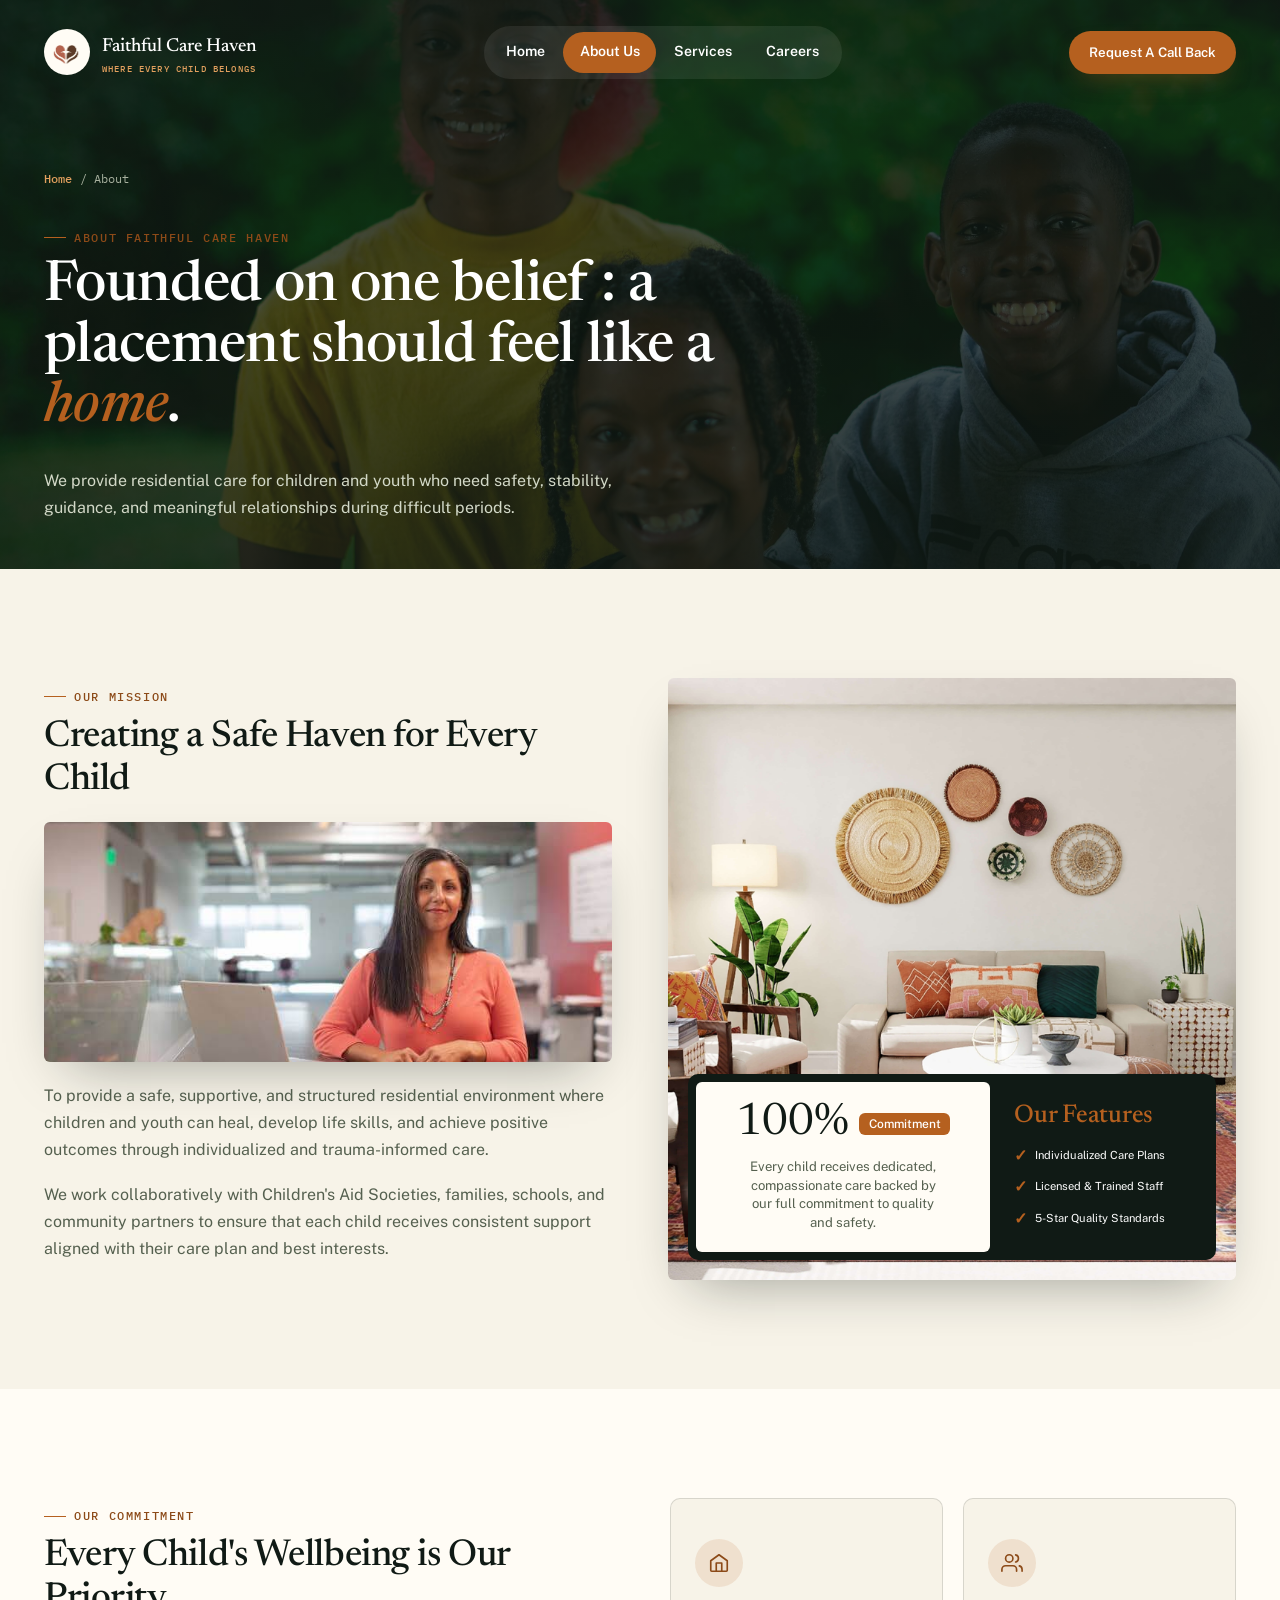
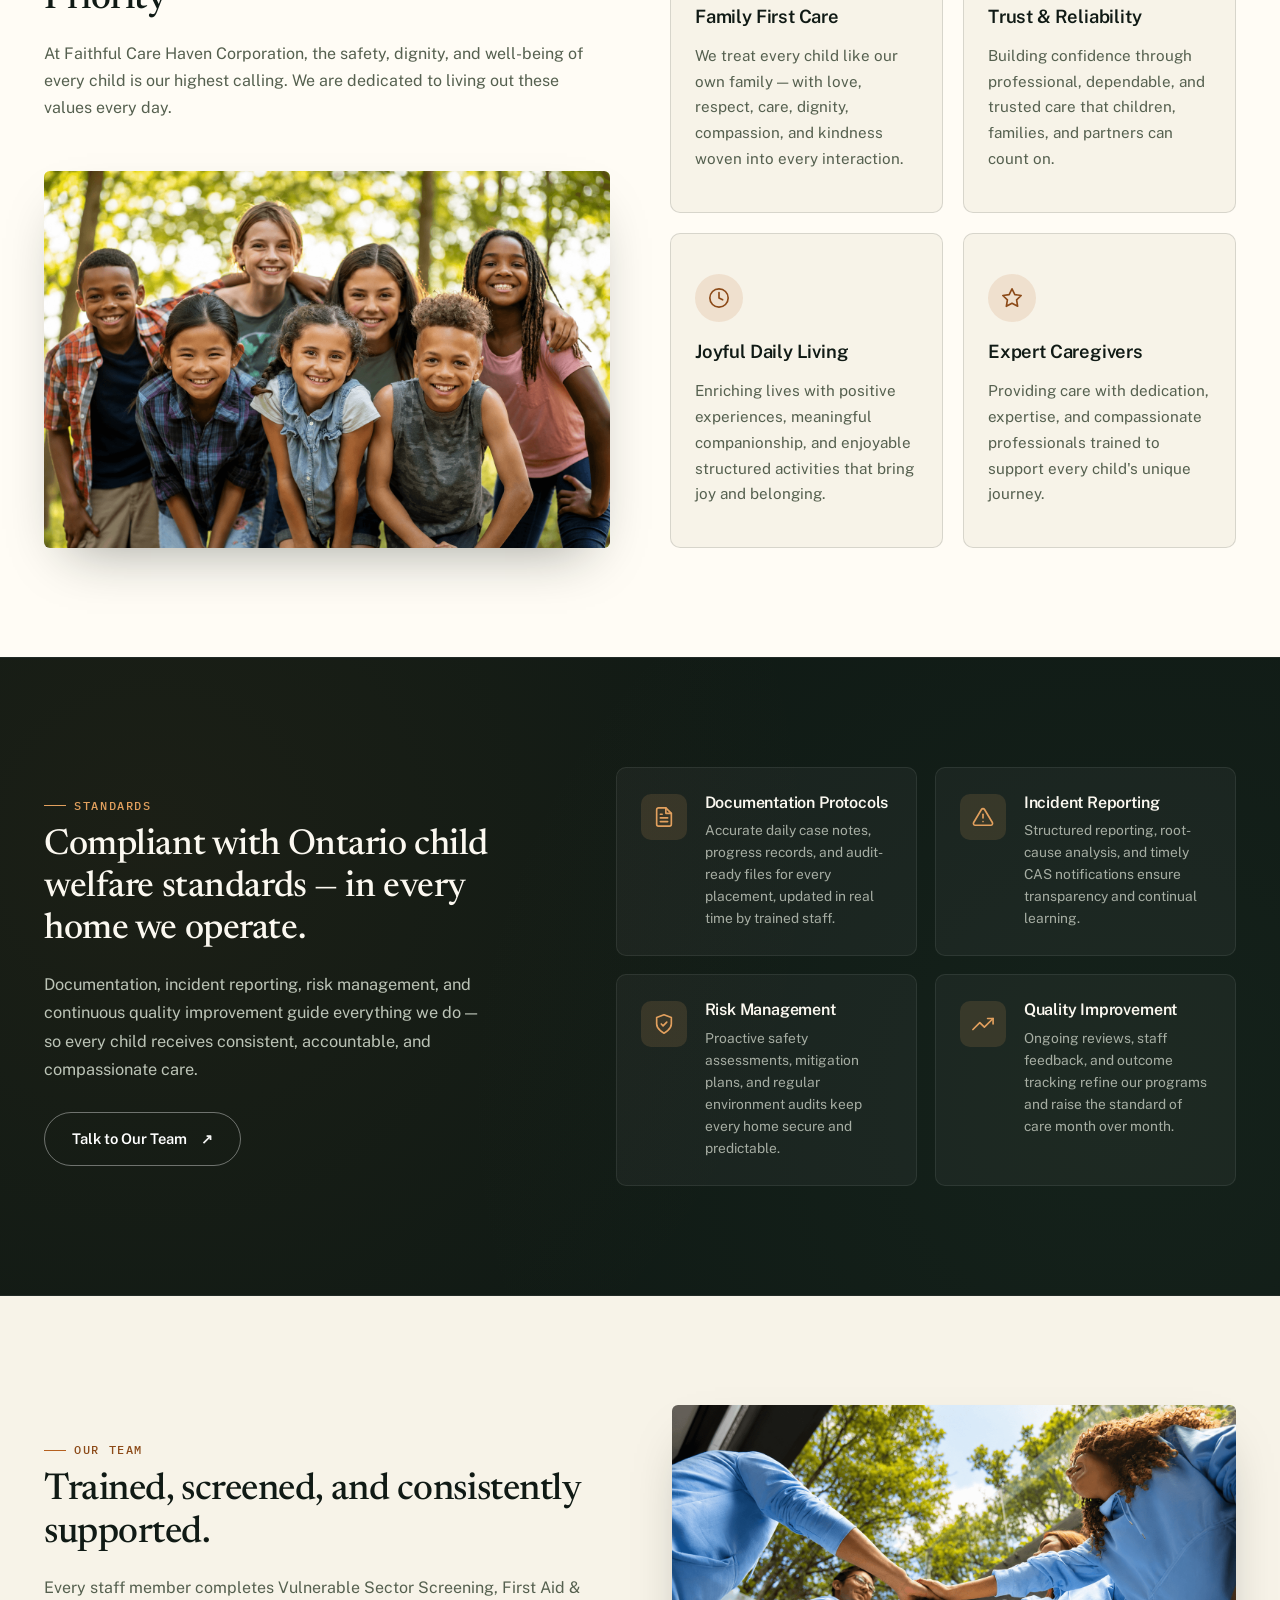
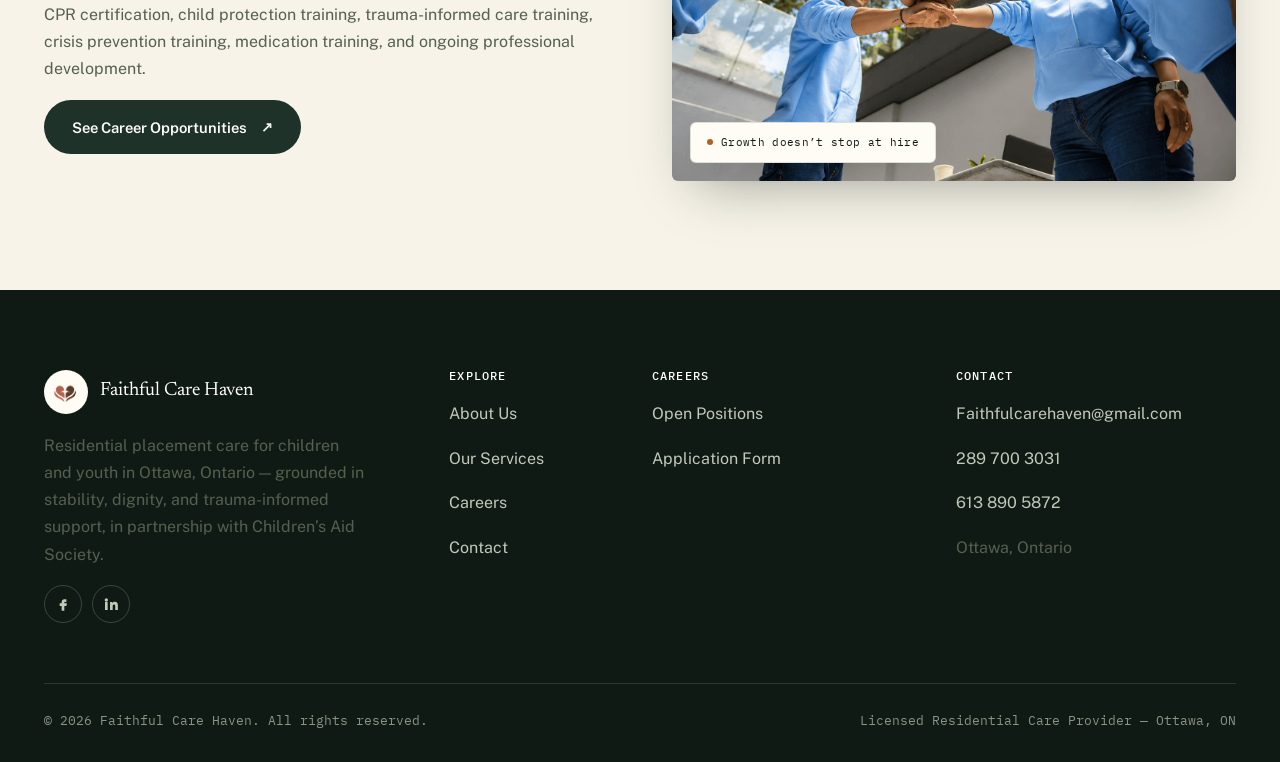
==== commit 98d2ede1: "major updates" ====
--- a/about.html
+++ b/about.html
@@ -33,40 +33,36 @@
   </div>
 
   <header class="site-header">
-    <div class="nav-inner">
-      <a href="index.html" class="brand">
-        <img src="assets/img/logo.png" alt="Faithful Care Haven logo">
-        <span>Faithful Care Haven<small>Residential Placement Services</small></span>
-      </a>
-
-      <nav class="nav-links">
-        <a href="index.html">Home</a>
-        <a href="about.html" class="active">About</a>
-        <a href="services.html">Services</a>
-        <a href="careers.html">Careers</a>
-        <a href="contact.html">Contact</a>
-      </nav>
-
-      <div class="nav-cta">
-        <a href="contact.html" class="btn btn-primary btn-sm">24/7 Placement Line</a>
-      </div>
-
-      <button class="nav-toggle" aria-label="Toggle menu" aria-expanded="false">
-        <span></span><span></span><span></span>
-      </button>
-    </div>
-
-    </div>
-  </header>
+  <div class="nav-inner">
+    <a href="index.html" class="brand">
+      <img src="assets/img/logo.png" alt="Faithful Care Haven logo">
+      <span>Faithful Care Haven<small>Where Every Child Belongs</small></span>
+    </a>
+
+    <nav class="nav-links">
+      <a href="index.html">Home</a>
+      <a href="about.html">About Us</a>
+      <a href="services.html">Services</a>
+      <a href="careers.html">Careers</a>
+    </nav>
+
+    <div class="nav-cta">
+      <a href="contact.html" class="btn btn-primary btn-sm">Request A Call Back</a>
+    </div>
+
+    <button class="nav-toggle" aria-label="Toggle menu" aria-expanded="false">
+      <span></span><span></span><span></span>
+    </button>
+  </div>
+</header>
 
   <div class="mobile-overlay">
-    <a href="index.html">Home</a>
-    <a href="about.html">About</a>
-    <a href="services.html">Services</a>
-    <a href="careers.html">Careers</a>
-    <a href="contact.html">Contact</a>
-    <a href="contact.html" class="btn btn-outline-light">24/7 Placement Line</a>
-  </div>
+  <a href="index.html">Home</a>
+  <a href="about.html">About Us</a>
+  <a href="services.html">Services</a>
+  <a href="careers.html">Careers</a>
+  <a href="contact.html" class="btn btn-outline-light">Request A Call Back</a>
+</div>
 
   <section class="page-hero">
     <div class="page-hero-bg">
@@ -89,39 +85,32 @@
 
         <!-- Left: text + small image below -->
         <div class="about-us-left" data-aos="fade-right">
-          <div class="eyebrow">Who We Are</div>
-          <h2>Compassionate Care You Can Trust</h2>
+          <div class="eyebrow">Our Mission</div>
+          <h2>Creating a Safe Haven for Every Child</h2>
           <div class="ed-media" style="margin-top:20px;">
-            <img src="https://images.unsplash.com/photo-1590650153855-d9e808231d41?auto=format&fit=crop&w=900&q=80"
+            <img src="assets/img/aboutus_1.jpg"
               alt="A caregiver sitting beside a young person sharing a warm moment"
               style="height:240px; object-fit:cover; border-radius:6px; width:100%;">
           </div>
-          <p style="margin-top: 20px;">Faithful Care Haven is a residential care provider serving children and youth
-            from infancy to 18 years of
-            age. Our home provides structure without rigidity, support without judgment, and guidance that promotes
-            independence and personal growth.</p>
-          <p>We aim to create a family-like environment where consistency, trust, and healthy relationships are the
-            foundation of everything we do &mdash; because every child deserves more than a placement; they deserve a
-            home.</p>
-          <a href="about.html" class="btn btn-dark">Learn More &nbsp;&#x2197;</a>
-
+          <p style="margin-top: 20px;">To provide a safe, supportive, and structured residential environment where children and youth can heal, develop life skills, and achieve positive outcomes through individualized and trauma-informed care.</p>
+          <p>We work collaboratively with Children's Aid Societies, families, schools, and community partners to ensure that each child receives consistent support aligned with their care plan and best interests.</p>
         </div>
 
         <!-- Right: large image with overlay feature card -->
         <div class="about-us-right" data-aos="fade-left" data-aos-delay="120">
-          <img src="https://images.unsplash.com/photo-1617103996702-96ff29b1c467?auto=format&fit=crop&w=1400&q=80"
+          <img src="assets/img/aboutus_2.jpg"
             alt="A trained caregiver supporting a young person in a bright and welcoming residential setting">
           <div class="about-feature-card">
             <div class="about-stat-cell">
-              <span class="about-stat-num">24/7 <span class="about-stat-badge">Supervised Care</span></span>
-              <p>Round-the-clock trauma-informed residential support for every child.</p>
+              <span class="about-stat-num">100% <span class="about-stat-badge">Commitment</span></span>
+              <p>Every child receives dedicated, compassionate care backed by our full commitment to quality and safety.</p>
             </div>
             <div class="about-features-cell">
               <h4>Our Features</h4>
               <ul class="about-features-list">
                 <li>Individualized Care Plans</li>
                 <li>Licensed &amp; Trained Staff</li>
-                <li>CAS-Collaborative Support</li>
+                <li>5-Star Quality Standards</li>
               </ul>
             </div>
           </div>
@@ -131,23 +120,20 @@
     </div>
   </section>
 
-
-  <!-- ==================== WHY CHOOSE US ==================== -->
-  <section class="why-choose-section">
-    <div class="container-wide">
-      <div class="why-choose-grid">
+  <!-- ==================== OUR COMMITMENT ==================== -->
+  <section class="our-commitment">
+    <div class="container-wide">
+      <div class="our-commitment-grid">
 
         <!-- Left col: intro text + image -->
         <div class="why-choose-left" data-aos="fade-right">
           <div class="wc-intro-text">
-            <div class="eyebrow">Why Choose Us</div>
-            <h2>Unveiling the Reasons to Choose Faithful Care Haven</h2>
-            <p>We go beyond supervision and basic care. Our model is rooted in building real relationships, fostering
-              resilience, and supporting every young person toward a stable, fulfilling future &mdash; in collaboration
-              with Children's Aid Society and families.</p>
+            <div class="eyebrow">Our Commitment</div>
+            <h2>Every Child's Wellbeing is Our Priority</h2>
+            <p>At Faithful Care Haven Corporation, the safety, dignity, and well-being of every child is our highest calling. We are dedicated to living out these values every day.</p>
           </div>
           <div class="wc-image">
-            <img src="assets/img/whychoosus.png"
+            <img src="assets/img/our_commitment.png"
               alt="A supportive residential care worker with a young person">
           </div>
         </div>
@@ -163,9 +149,8 @@
                 <path d="M9 21V12h6v9" />
               </svg>
             </div>
-            <h3>Stability First</h3>
-            <p>Consistent routines, structured expectations, and a safe environment that helps children feel secure and
-              grounded every single day.</p>
+            <h3>Family First Care</h3>
+            <p>We treat every child like our own family — with love, respect, care, dignity, compassion, and kindness woven into every interaction.</p>
           </div>
 
           <div class="wc-card">
@@ -178,9 +163,8 @@
                 <path d="M16 3.13a4 4 0 010 7.75" />
               </svg>
             </div>
-            <h3>Relationship-Based Care</h3>
-            <p>Our trained staff build genuine, trusting relationships with each child &mdash; fostering emotional
-              growth, resilience, and a true sense of belonging.</p>
+            <h3>Trust & Reliability</h3>
+            <p>Building confidence through professional, dependable, and trusted care that children, families, and partners can count on.</p>
           </div>
 
           <div class="wc-card">
@@ -191,9 +175,8 @@
                 <polyline points="12 6 12 12 16 14" />
               </svg>
             </div>
-            <h3>24/7 Supervised Support</h3>
-            <p>Round-the-clock care and placement inquiries available at all times, ensuring no child is ever without
-              the support they need.</p>
+            <h3>Joyful Daily Living</h3>
+            <p>Enriching lives with positive experiences, meaningful companionship, and enjoyable structured activities that bring joy and belonging.</p>
           </div>
 
           <div class="wc-card">
@@ -204,15 +187,16 @@
                   points="12 2 15.09 8.26 22 9.27 17 14.14 18.18 21.02 12 17.77 5.82 21.02 7 14.14 2 9.27 8.91 8.26 12 2" />
               </svg>
             </div>
-            <h3>Strength-Based Approach</h3>
-            <p>We focus on each child's strengths, interests, and abilities &mdash; building confidence and life skills
-              for independence, education, and employment readiness.</p>
-          </div>
-
-        </div>
-      </div>
-    </div>
-  </section>
+            <h3>Expert Caregivers</h3>
+            <p>Providing care with dedication, expertise, and compassionate professionals trained to support every child's unique journey.</p>
+          </div>
+
+        </div>
+      </div>
+    </div>
+  </section>
+
+  
 
    <!-- ==================== STANDARDS (Redesigned) ==================== -->
    <section class="standards-section bg-dark">
@@ -304,13 +288,6 @@
           <div class="frame-tag"><span class="dot"></span> Growth doesn&rsquo;t stop at hire</div>
         </div>
       </div>
-
-      <div class="row g-3" style="margin-top:50px;">
-        <div class="col-md-3 col-6" data-aos="fade-up"><div class="check-item mono" style="font-size:.85rem;">Vulnerable Sector Screening</div></div>
-        <div class="col-md-3 col-6" data-aos="fade-up" data-aos-delay="80"><div class="check-item mono" style="font-size:.85rem;">First Aid &amp; CPR</div></div>
-        <div class="col-md-3 col-6" data-aos="fade-up" data-aos-delay="160"><div class="check-item mono" style="font-size:.85rem;">Trauma-Informed Training</div></div>
-        <div class="col-md-3 col-6" data-aos="fade-up" data-aos-delay="240"><div class="check-item mono" style="font-size:.85rem;">Crisis Prevention</div></div>
-      </div>
     </div>
   </section>
 
@@ -318,50 +295,58 @@
 
 
   <footer class="site-footer">
-    <div class="container-wide">
-      <div class="row gy-5">
-        <div class="col-lg-4">
-          <div class="footer-brand">
-            <img src="assets/img/logo.png" alt="Faithful Care Haven">
-            <span>Faithful Care Haven</span>
-          </div>
-          <p style="max-width:320px;">Residential placement care for children and youth in Ottawa, Ontario &mdash; grounded in stability, dignity, and trauma-informed support, in partnership with Children&rsquo;s Aid Society.</p>
-          <div class="social-row" aria-hidden="true">
-            <a href="#" onclick="return false;" aria-label="Facebook">
-              <svg width="16" height="16" viewBox="0 0 24 24" fill="none"><path d="M14 9h3V5h-3c-2.2 0-4 1.8-4 4v2H7v4h3v7h4v-7h3l1-4h-4V9c0-.6.4-1 1-1z" fill="currentColor"/></svg>
-            </a>
-            <a href="#" onclick="return false;" aria-label="LinkedIn">
-              <svg width="16" height="16" viewBox="0 0 24 24" fill="none"><path d="M4.98 3.5a2.5 2.5 0 100 5 2.5 2.5 0 000-5zM3 9h4v12H3V9zm7 0h3.8v1.7h.05c.53-1 1.83-2 3.76-2 4 0 4.74 2.6 4.74 6V21h-4v-5.3c0-1.27-.02-2.9-1.77-2.9-1.78 0-2.05 1.4-2.05 2.8V21h-4V9z" fill="currentColor"/></svg>
-            </a>
-          </div>
-        </div>
-        <div class="col-lg-2 col-6">
-          <h4>Explore</h4>
-          <p><a href="about.html">About Us</a></p>
-          <p><a href="services.html">Our Services</a></p>
-          <p><a href="careers.html">Careers</a></p>
-          <p><a href="contact.html">Contact</a></p>
-        </div>
-        <div class="col-lg-3 col-6">
-          <h4>Careers</h4>
-          <p><a href="careers.html">Open Positions</a></p>
-          <p><a href="apply.html">Application Form</a></p>
-        </div>
-        <div class="col-lg-3">
-          <h4>Contact</h4>
-          <p><a href="mailto:Faithfulcarehaven@gmail.com">Faithfulcarehaven@gmail.com</a></p>
-          <p><a href="tel:12897003031">289 700 3031</a></p>
-          <p><a href="tel:16138905872">613 890 5872</a></p>
-          <p>Ottawa, Ontario</p>
-        </div>
-      </div>
-
-      <div class="footer-bottom">
-        <span>&copy; <span class="current-year"></span> Faithful Care Haven. All rights reserved.</span>
-        <span>Licensed Residential Care Provider &mdash; Ottawa, ON</span>
-      </div>
-    </div>
-  </footer>
+  <div class="container-wide">
+    <div class="row gy-5">
+      <div class="col-lg-4">
+        <div class="footer-brand">
+          <img src="assets/img/logo.png" alt="Faithful Care Haven">
+          <span>Faithful Care Haven</span>
+        </div>
+        <p style="max-width:320px;">Residential placement care for children and youth in Ottawa, Ontario &mdash;
+          grounded in stability, dignity, and trauma-informed support, in partnership with Children&rsquo;s Aid
+          Society.</p>
+        <div class="social-row" aria-hidden="true">
+          <a href="#" onclick="return false;" aria-label="Facebook">
+            <svg width="16" height="16" viewBox="0 0 24 24" fill="none">
+              <path d="M14 9h3V5h-3c-2.2 0-4 1.8-4 4v2H7v4h3v7h4v-7h3l1-4h-4V9c0-.6.4-1 1-1z" fill="currentColor" />
+            </svg>
+          </a>
+          <a href="#" onclick="return false;" aria-label="LinkedIn">
+            <svg width="16" height="16" viewBox="0 0 24 24" fill="none">
+              <path
+                d="M4.98 3.5a2.5 2.5 0 100 5 2.5 2.5 0 000-5zM3 9h4v12H3V9zm7 0h3.8v1.7h.05c.53-1 1.83-2 3.76-2 4 0 4.74 2.6 4.74 6V21h-4v-5.3c0-1.27-.02-2.9-1.77-2.9-1.78 0-2.05 1.4-2.05 2.8V21h-4V9z"
+                fill="currentColor" />
+            </svg>
+          </a>
+        </div>
+      </div>
+      <div class="col-lg-2 col-6">
+        <h4>Explore</h4>
+        <p><a href="about.html">About Us</a></p>
+        <p><a href="services.html">Our Services</a></p>
+        <p><a href="careers.html">Careers</a></p>
+        <p><a href="contact.html">Contact</a></p>
+      </div>
+      <div class="col-lg-3 col-6">
+        <h4>Careers</h4>
+        <p><a href="careers.html">Open Positions</a></p>
+        <p><a href="apply.html">Application Form</a></p>
+      </div>
+      <div class="col-lg-3">
+        <h4>Contact</h4>
+        <p><a href="mailto:Faithfulcarehaven@gmail.com">Faithfulcarehaven@gmail.com</a></p>
+        <p><a href="tel:12897003031">289 700 3031</a></p>
+        <p><a href="tel:16138905872">613 890 5872</a></p>
+        <p>Ottawa, Ontario</p>
+      </div>
+    </div>
+
+    <div class="footer-bottom">
+      <span>&copy; <span class="current-year"></span> Faithful Care Haven. All rights reserved.</span>
+      <span>Licensed Residential Care Provider &mdash; Ottawa, ON</span>
+    </div>
+  </div>
+</footer>
 
 
   <script src="assets/js/main.js"></script>
--- a/assets/css/style.css
+++ b/assets/css/style.css
@@ -286,7 +286,7 @@
   display: inline-flex;
   align-items: center;
   gap: .7em;
-  margin-bottom:0px;
+  margin-bottom: .8em;
 }
 
 .eyebrow::before {
@@ -302,6 +302,17 @@
   margin: 0 auto;
   padding: 0 24px;
   width: 100%;
+}
+
+.container {
+  max-width: 1140px;
+  margin: 0 auto;
+  padding: 0 24px;
+  width: 100%;
+}
+
+.hero .container {
+  max-width: 960px;
 }
 
 .container-wide {
@@ -418,6 +429,56 @@
   width: 100%;
 }
 
+/* ---------- Button arrow indicator (excluding header) ---------- */
+.btn {
+  position: relative;
+}
+
+.btn::after {
+  content: '\2197';
+  display: inline-block;
+  margin-left: .35em;
+  font-size: .95em;
+  line-height: 1;
+  transform: translateX(0) rotate(0deg);
+  transition: transform .32s var(--ease), opacity .28s var(--ease);
+  opacity: .95;
+  color: inherit;
+}
+
+.btn:hover::after {
+  transform: translateX(6px) rotate(8deg);
+}
+
+/* Keep header buttons unchanged */
+.site-header .btn::after,
+.nav-cta .btn::after {
+  display: none;
+}
+
+/* Small link arrow for read-more links */
+.ssc-link {
+  position: relative;
+  font-weight: 600;
+  color: var(--pine-d);
+  text-decoration: none;
+}
+
+.ssc-link::after {
+  content: '\276F';
+  display: inline-block;
+  margin-left: .35em;
+  font-size: .9em;
+  transform: translateX(0);
+  transition: transform .28s var(--ease), opacity .22s var(--ease);
+  opacity: .95;
+  color: inherit;
+}
+
+.ssc-link:hover::after {
+  transform: translateX(4px);
+}
+
 /* ================= NAVIGATION ================= */
 .site-header {
   position: fixed;
@@ -457,8 +518,8 @@
 }
 
 .brand img {
-  height: 40px;
-  width: 40px;
+  height: 46px;
+  width: 46px;
   object-fit: contain;
   padding: 6px;
   box-sizing: border-box;
@@ -469,8 +530,8 @@
 }
 
 .site-header.scrolled .brand img {
-  height: 34px;
-  width: 34px;
+  height: 40px;
+  width: 40px;
 }
 
 .brand span small {
@@ -481,7 +542,8 @@
   letter-spacing: .13em;
   text-transform: uppercase;
   color: #e2a05e;
-  margin-top: 3px;
+  margin-top: 0;
+  line-height: 1.1;
 }
 
 /* header sits over a dark hero photo by default on the homepage; on interior
@@ -773,118 +835,18 @@
   }
 }
 
-/* ================= HERO (homepage — carousel at 100vh) ================= */
-.hero {
-  position: relative;
-  height: 100vh;
-  display: flex;
-  align-items: flex-end;
-  padding: 0;
-  overflow: hidden;
-  color: #fff;
-}
-
-.hero-carousel {
-  position: relative;
-  width: 100%;
-  height: 100%;
-  overflow: hidden;
-}
-
-.hero-slide {
-  position: absolute;
-  inset: 0;
-  opacity: 0;
-  transition: opacity .9s ease;
-  display: flex;
-  align-items: flex-end;
-  padding: 160px 0 100px;
-}
-
-.hero-slide.active {
-  opacity: 1;
-}
-
-.hero-bg {
-  position: absolute;
-  inset: 0;
-  z-index: 0;
-}
-
-.hero-bg img {
-  width: 100%;
-  height: 100%;
-  object-fit: cover;
-  object-position: center 30%;
-  transform: scale(1.06);
-}
-
-.hero-bg::after {
-  content: '';
-  position: absolute;
-  inset: 0;
-  background: linear-gradient(90deg, rgba(16, 26, 21, .96) 0%, rgba(16, 26, 21, .90) 30%, rgba(16, 26, 21, .78) 55%, rgba(16, 26, 21, .42) 82%, rgba(16, 26, 21, .06) 100%);
-}
-
-.hero-inner {
-  position: relative;
-  z-index: 2;
-  max-width: 760px;
-  text-align: left;
-}
-
-/* Hero text entry animations */
-.hero-inner h1,
-.hero-inner .hero-lead,
-.hero-inner .hero-actions,
-.hero-inner .hero-stats {
-  opacity: 0;
-  transform: translateY(28px);
-  transition: opacity .7s var(--ease), transform .7s var(--ease);
-}
-
-.hero-slide.active .hero-inner h1 {
-  opacity: 1;
-  transform: none;
-  transition-delay: 0ms;
-}
-
-.hero-slide.active .hero-inner .hero-lead {
-  opacity: 1;
-  transform: none;
-  transition-delay: 150ms;
-}
-
-.hero-slide.active .hero-inner .hero-actions {
-  opacity: 1;
-  transform: none;
-  transition-delay: 300ms;
-}
-
-.hero-slide.active .hero-inner .hero-stats {
-  opacity: 1;
-  transform: none;
-  transition-delay: 450ms;
-}
-
-/* Re-animate on slide switch via JS class */
-.hero-slide.slide-exit .hero-inner h1,
-.hero-slide.slide-exit .hero-inner .hero-lead,
-.hero-slide.slide-exit .hero-inner .hero-actions,
-.hero-slide.slide-exit .hero-inner .hero-stats {
-  opacity: 0;
-  transform: translateY(28px);
-  transition: opacity .35s ease, transform .35s ease;
-}
-
-.hero h1 {
-  margin-bottom: .42em;
-  color: #fff;
-}
+.hero-lead {
+  color: rgba(255, 255, 255, .94);
+}
+
+.hero-accent {
+  color: var(--clay);
+  white-space: nowrap;
+}
+
 
 .hero-lead {
   font-size: 1.14rem;
-  max-width: 520px;
   margin-bottom: 2em;
   color: #d8dccf;
 }
@@ -904,10 +866,198 @@
   padding-top: 1.8em;
 }
 
+.service-section {
+  padding: clamp(56px, 6vw, 84px) 0;
+}
+
+.service-card {
+  background: #fff;
+  border: 1px solid rgba(31, 50, 41, .08);
+  border-radius: 18px;
+  box-shadow: 0 16px 40px -28px rgba(31, 50, 41, .35);
+  padding: 42px;
+  max-width: 920px;
+  margin: 0 auto;
+}
+
+.service-card .eyebrow {
+  margin-bottom: 12px;
+}
+
+.service-card h2 {
+  margin-top: 0;
+  margin-bottom: 1em;
+  font-size: clamp(1.7rem, 2.6vw, 2.25rem);
+}
+
+.service-card p {
+  margin-bottom: 1.4em;
+  color: var(--ink-soft);
+}
+
+.service-list {
+  list-style: none;
+  padding: 0;
+  margin: 0;
+  display: grid;
+  gap: 12px;
+}
+
+.service-list li {
+  padding-left: 1.4em;
+  position: relative;
+  color: var(--ink-soft);
+}
+
+.service-list li::before {
+  content: '•';
+  position: absolute;
+  left: 0;
+  top: 0.08em;
+  color: var(--clay);
+}
+
+.bg-alt {
+  background: var(--paper-alt);
+}
+
+.careers-why .section-heading {
+  max-width: 740px;
+  margin: 0 auto 44px;
+}
+
+.careers-why .section-lead {
+  max-width: 640px;
+  margin: 16px auto 0;
+  color: var(--ink-soft);
+}
+
+.careers-why-row {
+  gap: 62px;
+  align-items: center;
+}
+
+.careers-highlights {
+  margin: 32px 0 0;
+  padding: 0;
+  list-style: none;
+  display: grid;
+  gap: 14px;
+}
+
+.careers-highlights li {
+  color: var(--ink-soft);
+  font-family: inherit;
+  font-size: 1rem;
+  padding-left: 1.9em;
+  position: relative;
+  line-height: 1.65;
+}
+
+.careers-highlights li::before {
+  content: '•';
+  position: absolute;
+  left: 0;
+  top: 0;
+  color: var(--clay);
+  font-size: 1.5rem;
+  line-height: 1;
+}
+
+.careers-benefit-grid {
+  display: grid;
+  grid-template-columns: repeat(3, minmax(0, 1fr));
+  gap: 24px;
+  margin-top: 48px;
+}
+
+.benefit-card {
+  background: #fff;
+  border: 1px solid rgba(31, 50, 41, .08);
+  border-radius: 18px;
+  padding: 32px 28px;
+  box-shadow: var(--shadow-sm);
+  transition: transform .3s var(--ease), box-shadow .3s var(--ease), border-color .3s var(--ease);
+}
+
+.benefit-card:hover {
+  transform: translateY(-4px);
+  box-shadow: var(--shadow);
+  border-color: var(--clay-soft);
+}
+
+.benefit-icon {
+  width: 52px;
+  height: 52px;
+  border-radius: 50%;
+  background: var(--clay-soft);
+  color: var(--clay-d);
+  display: grid;
+  place-items: center;
+  font-family: 'IBM Plex Mono', monospace;
+  font-size: .95rem;
+  font-weight: 700;
+  margin-bottom: 18px;
+}
+
+.benefit-card h3 {
+  margin: 0 0 .9rem;
+  color: var(--pine-d);
+}
+
+.benefit-card p {
+  margin: 0;
+  color: var(--ink-soft);
+}
 .hero-stats div {
   padding-right: 34px;
   margin-right: 34px;
   border-right: 1px solid rgba(255, 255, 255, .18);
+}
+
+/* Responsive: careers benefit cards */
+@media (max-width: 900px) {
+  .careers-benefit-grid {
+    grid-template-columns: repeat(2, minmax(0, 1fr));
+    gap: 20px;
+    margin-top: 36px;
+  }
+
+  .benefit-card {
+    padding: 24px;
+  }
+}
+
+@media (max-width: 640px) {
+  .careers-benefit-grid {
+    grid-template-columns: 1fr;
+    gap: 16px;
+    margin-top: 24px;
+  }
+
+  .benefit-card {
+    padding: 18px 16px;
+    border-radius: 12px;
+    display: flex;
+    flex-direction: column;
+    align-items: center;
+    text-align: center;
+  }
+
+  .benefit-icon {
+    margin-bottom: 12px;
+  }
+
+  .benefit-card h3 {
+    font-size: 1.05rem;
+    margin-bottom: 6px;
+  }
+
+  .benefit-card p {
+    font-size: 0.95rem;
+    color: var(--ink-soft);
+    max-width: 56ch;
+  }
 }
 
 .hero-stats div:last-child {
@@ -931,87 +1081,21 @@
   letter-spacing: .08em;
 }
 
-/* Carousel dot pulse (used in SVG hero root-line accents) */
-@keyframes pulse-dot {
-
-  0%,
-  100% {
-    box-shadow: 0 0 0 0 rgba(181, 96, 31, .55);
-  }
-
-  50% {
-    box-shadow: 0 0 0 7px rgba(181, 96, 31, 0);
-  }
-}
-
-/* Carousel controls */
-.carousel-nav {
-  position: absolute;
-  bottom: 30px;
-  left: 24px;
-  right: 24px;
-  z-index: 10;
-  display: flex;
-  align-items: center;
-  justify-content: space-between;
-}
-
-.carousel-dots {
-  display: flex;
-  gap: 10px;
-  align-items: center;
-}
-
-.carousel-dot {
-  width: 8px;
-  height: 8px;
-  border-radius: 50%;
-  background: rgba(255, 255, 255, .4);
-  cursor: pointer;
-  transition: background .3s, width .3s;
-}
-
-.carousel-dot.active {
-  background: #fff;
-  width: 24px;
-  border-radius: 4px;
-}
-
-.carousel-nav-arrow {
-  width: 44px;
-  height: 44px;
-  border-radius: 50%;
-  border: 1px solid rgba(255, 255, 255, .3);
-  background: rgba(255, 255, 255, .08);
-  cursor: pointer;
-  display: flex;
-  align-items: center;
-  justify-content: center;
-  color: #fff;
-  transition: background .3s, border-color .3s, transform .3s;
-}
-
-.carousel-nav-arrow:hover {
-  background: rgba(255, 255, 255, .15);
-  border-color: rgba(255, 255, 255, .5);
-  transform: scale(1.05);
-}
-
 @media (max-width:600px) {
   .hero {
     padding: 0;
   }
 
+  .hero-single {
+    padding: 100px 0 100px;
+    align-items: flex-end;
+  }
+
   .hero-bg::after {
     background:
       linear-gradient(0deg, rgba(16, 26, 21, .96) 0%, rgba(16, 26, 21, .84) 30%, rgba(16, 26, 21, .60) 60%, rgba(16, 26, 21, .42) 100%);
   }
 
-  .hero-slide {
-    padding: 100px 0 100px;
-    align-items: flex-end;
-  }
-
   .hero-inner h1 {
     font-size: 2.4rem;
   }
@@ -1025,10 +1109,8 @@
     display: none;
   }
 
-  .carousel-nav {
-    bottom: 24px;
-    left: 20px;
-    right: 20px;
+  .value-strip {
+    display: none;
   }
 }
 
@@ -1043,11 +1125,12 @@
   z-index: 1;
   display: block;
   pointer-events: none;
+  opacity: .92;
 }
 
 .root-line path {
   fill: none;
-  stroke: rgba(226, 160, 94, .55);
+  stroke: #B5601F;
   stroke-width: 1.4;
   stroke-linecap: round;
   stroke-dasharray: 1400;
@@ -1057,6 +1140,17 @@
 
 .root-line.grow path {
   stroke-dashoffset: 0;
+}
+
+/* Lift the root path slightly on smaller screens for visibility */
+@media (max-width: 640px) {
+  .root-line {
+    bottom: 8%;
+  }
+
+  .root-line path {
+    stroke: rgba(181,96,31,0.95);
+  }
 }
 
 /* thin root divider reused between sections */
@@ -1161,12 +1255,12 @@
   }
 }
 
-/* ================= WHY CHOOSE US (2-col layout: left intro + image, right 2x2 card grid) ================= */
-.why-choose-section {
+/* ================= OUR COMMITMENT SECTION ================= */
+.our-commitment {
   background: var(--ivory);
 }
 
-.why-choose-grid {
+.our-commitment-grid {
   display: grid;
   grid-template-columns: 1fr 1fr;
   gap: 60px;
@@ -1256,7 +1350,7 @@
 }
 
 @media(max-width:900px) {
-  .why-choose-grid {
+  .our-commitment-grid {
     grid-template-columns: 1fr;
     gap: 40px;
   }
@@ -1272,7 +1366,7 @@
   }
 }
 
-/* ================= ABOUT US ROW (enhanced ed-row with right-side overlay card) ================= */
+/* ================= ABOUT US SECTION ================= */
 .about-us-right {
   position: relative;
   height: 100%;
@@ -1397,6 +1491,48 @@
   margin-top: 28px;
 }
 
+/* Mobile: stack and center the about-feature-card content */
+@media (max-width: 640px) {
+  .about-feature-card {
+    grid-template-columns: 1fr;
+    gap: 12px;
+    padding: 12px;
+    left: 12px;
+    right: 12px;
+    bottom: 12px;
+  }
+
+  .about-stat-cell {
+    padding: 14px 18px;
+  }
+
+  .about-features-cell {
+    padding: 8px 12px 14px 12px;
+    display: flex;
+    flex-direction: column;
+    align-items: center;
+    text-align: center;
+  }
+
+  .about-features-list {
+    display: flex;
+    flex-direction: column;
+    gap: 8px;
+    align-items: center;
+    justify-content: center;
+  }
+
+  .about-features-list li {
+    padding-left: 0;
+    justify-content: center;
+    text-align: center;
+  }
+
+  .about-features-list li::before {
+    margin-right: 6px;
+  }
+}
+
 .about-us-left .ed-media img {
   height: 260px;
   object-fit: cover;
@@ -1628,50 +1764,51 @@
   }
 }
 
-/* ================= TIMELINE (Plan of Care — a genuine sequence, numbers earned) ================= */
-.timeline {
-  position: relative;
+/* ================= WHO WE SERVE PROCESS ================= */
+.timeline-list {
+  list-style: none;
+  margin: 0;
+  padding: 0;
   margin-top: 32px;
-}
-
-.timeline::before {
-  content: '';
-  position: absolute;
-  left: 25px;
-  top: 0;
-  bottom: 0;
-  width: 1px;
-  background: var(--line);
-}
-
-.t-item {
-  position: relative;
-  padding-left: 70px;
-  margin-bottom: 30px;
-}
-
-.t-item:last-child {
-  margin-bottom: 0;
-}
-
-.t-item::before {
-  content: attr(data-step);
-  position: absolute;
-  left: 0;
-  top: 0;
-  width: 50px;
-  height: 50px;
+  width: min(100%, 900px);
+}
+
+.timeline-item {
+  display: grid;
+  grid-template-columns: 48px 1fr;
+  gap: 18px;
+  align-items: center;
+  padding: 14px 0;
+  border-bottom: 1px solid rgba(31, 50, 41, 0.06);
+}
+
+.timeline-item:last-child {
+  border-bottom: none;
+}
+
+.timeline-icon {
+  width: 38px;
+  height: 38px;
+  min-width: 38px;
   border-radius: 50%;
   background: var(--ivory);
-  border: 1.5px solid var(--clay);
-  color: var(--pine-d);
-  display: flex;
+  border: 1.5px solid rgba(181, 96, 31, 0.28);
+  color: var(--clay);
+  display: inline-flex;
   align-items: center;
   justify-content: center;
   font-family: 'IBM Plex Mono', monospace;
-  font-weight: 600;
+  font-size: 1.15rem;
+  font-weight: 700;
+  box-shadow: var(--shadow-sm);
+}
+
+.timeline-item h5 {
+  margin: 0;
   font-size: 1rem;
-  box-shadow: var(--shadow-sm);
+  line-height: 1.9;
+  color: var(--ink-soft);
+  font-weight: 400;
 }
 
 /* ================= STAT BAND (photo-backed, replaces plain stat-card grid) ================= */
@@ -2133,6 +2270,57 @@
   }
 }
 
+/* ================= CONTACT US SECTION ================= */
+.contact-us-section {
+  background: var(--paper);
+  padding: 72px 0;
+}
+
+.contact-us-card {
+  background: var(--pine-d);
+  border-radius: var(--radius-lg);
+  padding: 42px 44px;
+  color: #fff;
+  max-width: 940px;
+  margin: 0 auto;
+  display: grid;
+  gap: 18px;
+  box-shadow: var(--shadow);
+}
+
+.contact-us-card .eyebrow {
+  color: #e2a05e;
+}
+
+.contact-us-card h2 {
+  margin: 0;
+  color: #fff;
+  font-size: clamp(2rem, 3vw, 2.9rem);
+}
+
+.contact-us-card p {
+  color: rgba(255,255,255,.82);
+  max-width: 740px;
+  margin: 0;
+  line-height: 1.75;
+}
+
+.contact-us-actions {
+  display: flex;
+  flex-wrap: wrap;
+  gap: 16px;
+}
+
+@media(max-width:860px) {
+  .contact-us-card {
+    padding: 32px 28px;
+  }
+
+  .contact-us-actions {
+    flex-direction: column;
+  }
+}
+
 /* ================= PAGE HERO (interior pages — image band with improved text flow) ================= */
 .page-hero {
   position: relative;
@@ -2166,9 +2354,27 @@
   background: linear-gradient(180deg, rgba(16, 26, 21, .88) 0%, rgba(16, 26, 21, .74) 55%, rgba(16, 26, 21, .86) 100%);
 }
 
+.page-hero.home-hero .page-hero-bg::after {
+  background: linear-gradient(90deg, rgba(16, 26, 21, .96) 0%, rgba(16, 26, 21, .90) 30%, rgba(16, 26, 21, .78) 55%, rgba(16, 26, 21, .42) 82%, rgba(16, 26, 21, .06) 100%);
+}
+
+/* Mobile: use darker vertical gradient for full-cover effect */
+@media (max-width: 640px) {
+  .page-hero.home-hero .page-hero-bg::after {
+    background: linear-gradient(180deg, rgba(16, 26, 21, 0.96) 0%, rgba(16, 26, 21, 0.86) 35%, rgba(16, 26, 21, 0.76) 65%, rgba(16, 26, 21, 0.96) 100%);
+  }
+}
+
 .page-hero .container-wide {
   position: relative;
   z-index: 1;
+}
+
+.page-hero.home-hero {
+  height: 100vh;
+  padding: 0;
+  display: flex;
+  align-items: center;
 }
 
 .page-hero h1 {
@@ -2195,7 +2401,7 @@
 /* Improved layout for page hero content */
 .page-hero-content {
   max-width: 760px;
-  margin-top: 0;
+  margin-top: 30px;
 }
 
 .page-hero .row {
@@ -2392,6 +2598,212 @@
   .ssc-content {
     padding: 32px 24px;
   }
+}
+
+.service-details-section {
+  background: var(--paper-alt);
+}
+
+.service-detail-grid {
+  display: grid;
+  gap: 42px;
+}
+
+.service-detail-card {
+  display: grid;
+  grid-template-columns: 1.1fr .9fr;
+  gap: 28px;
+  align-items: center;
+  background: transparent;
+  border-radius: 0;
+  overflow: visible;
+  box-shadow: none;
+  /* padding: 36px 0; */
+}
+
+.service-detail-section {
+  padding: clamp(46px, 5.5vw, 72px) 0;
+  background: var(--paper);
+}
+
+.service-detail-section--alt {
+  background: rgba(247, 243, 232, 0.78);
+}
+
+.service-detail-card.service-detail-card--reverse {
+  direction: rtl;
+}
+
+.service-detail-card.service-detail-card--reverse .service-detail-copy,
+.service-detail-card.service-detail-card--reverse .service-detail-image {
+  direction: ltr;
+}
+
+.service-detail-image {
+  position: relative;
+  min-height: 420px;
+  overflow: hidden;
+}
+
+.service-detail-image img {
+  width: 100%;
+  height: 100%;
+  object-fit: cover;
+  display: block;
+}
+
+.service-detail-copy {
+  padding: 30px 32px;
+}
+
+.service-detail-copy .eyebrow {
+  margin-bottom: 14px;
+  color: var(--clay-d);
+}
+
+.service-detail-copy h2 {
+  margin-bottom: 1rem;
+  font-size: clamp(1.9rem, 2.3vw, 2.5rem);
+  color: var(--pine-d);
+}
+
+.service-detail-copy p {
+  color: var(--ink-soft);
+  margin-bottom: 1.6rem;
+}
+
+.service-detail-list {
+  list-style: none;
+  margin: 0;
+  padding: 0;
+  display: grid;
+  gap: 12px;
+}
+
+.service-detail-list li {
+  position: relative;
+  padding-left: 1.8em;
+  color: var(--ink-soft);
+}
+
+.service-detail-list li::before {
+  content: '';
+  position: absolute;
+  left: 0;
+  top: .5em;
+  width: 10px;
+  height: 10px;
+  border-radius: 50%;
+  background: var(--clay);
+}
+
+.service-detail-meta {
+  display: flex;
+  flex-wrap: wrap;
+  gap: 12px;
+  margin-top: 24px;
+}
+
+.service-detail-meta span {
+  font-size: .88rem;
+  color: var(--pine-d);
+  background: var(--paper);
+  border: 1px solid rgba(31, 50, 41, .08);
+  border-radius: 999px;
+  padding: 10px 14px;
+}
+
+@media (max-width: 980px) {
+  .service-detail-card {
+    grid-template-columns: 1fr;
+  }
+
+  .service-detail-card.service-detail-card--reverse {
+    direction: ltr;
+  }
+
+  .service-detail-copy {
+    padding: 28px 24px;
+  }
+}
+
+/* ================= APPLY PAGE STYLES ================= */
+.apply-main {
+  background: var(--paper);
+  padding: clamp(36px, 6vw, 64px) 0;
+}
+
+.apply-main .container-narrow {
+  max-width: 920px;
+}
+
+.success-box {
+  display: flex;
+  gap: 12px;
+  align-items: center;
+  background: rgba(74,124,95,0.06);
+  padding: 14px 18px;
+  border-radius: 10px;
+  border: 1px solid rgba(31,50,41,0.04);
+  margin-bottom: 20px;
+}
+
+.field-label {
+  display: block;
+  font-weight: 600;
+  margin-bottom: 8px;
+  color: var(--pine-d);
+}
+
+.form-control-lg {
+  width: 100%;
+  padding: 12px 14px;
+  border-radius: 8px;
+  border: 1px solid rgba(31,50,41,0.09);
+  background: #fff;
+  box-shadow: none;
+  font-size: 1rem;
+}
+
+.form-control-lg:focus {
+  outline: 3px solid rgba(181,96,31,0.10);
+  border-color: var(--clay);
+}
+
+.file-drop {
+  border: 1px dashed rgba(31,50,41,0.08);
+  padding: 18px;
+  border-radius: 10px;
+  display: flex;
+  flex-direction: column;
+  align-items: center;
+  justify-content: center;
+  cursor: pointer;
+  transition: background .18s, border-color .18s, transform .12s;
+  background: transparent;
+}
+
+.file-drop:hover {
+  background: rgba(31,50,41,0.02);
+  border-color: rgba(31,50,41,0.14);
+  transform: translateY(-2px);
+}
+
+.btn-block {
+  display: block;
+  width: 100%;
+  padding: 12px 18px;
+  border-radius: 12px;
+  font-weight: 700;
+}
+
+label[style] input[type="checkbox"] {
+  margin-top: 6px;
+}
+
+@media (max-width: 900px) {
+  .form-control-lg { padding: 10px 12px; }
+  .service-detail-image { min-height: 260px; }
 }
 
 [data-aos] {
@@ -2514,8 +2926,8 @@
   letter-spacing: .02em;
 }
 
-/* ================= PLAN OF CARE BG ================= */
-.plan-of-care-section {
+/* ================= WHO WE SERVE BACKGROUND ================= */
+.who-we-serve-section {
   position: relative;
   padding: 72px 0;
   overflow: hidden;
@@ -3495,15 +3907,15 @@
   justify-content: center;
 }
 
-/* Transition / Discharge Dark Section */
-.sd-transition {
+/* Our Approach Section */
+.our-approach {
   position: relative;
   overflow: hidden;
   border-top: 1px solid rgba(255, 255, 255, 0.07);
   border-bottom: 1px solid rgba(255, 255, 255, 0.07);
 }
 
-.sd-transition::before {
+.our-approach::before {
   content: '';
   position: absolute;
   inset: 0;
@@ -3512,31 +3924,31 @@
   pointer-events: none;
 }
 
-.sd-transition > * {
+.our-approach > * {
   position: relative;
   z-index: 2;
 }
 
-.sd-transition-grid {
+.our-approach-grid {
   display: grid;
   grid-template-columns: 0.95fr 1.05fr;
   gap: 64px;
   align-items: center;
 }
 
-.sd-transition-intro h2 {
+.our-approach-intro h2 {
   color: #fbf8f0;
   font-size: clamp(1.8rem, 2.8vw, 2.3rem);
   line-height: 1.2;
   margin: 12px 0 18px;
 }
 
-.sd-transition-intro h2 em {
+.our-approach-intro h2 em {
   color: var(--clay);
   font-style: italic;
 }
 
-.sd-transition-intro p {
+.our-approach-intro p {
   color: #bcc4b7;
   font-size: 1rem;
   line-height: 1.8;
@@ -3544,10 +3956,14 @@
   max-width: 460px;
 }
 
-.sd-transition-timeline {
+.our-approach-timeline {
   display: grid;
   grid-template-columns: 1fr 1fr;
   gap: 16px;
+}
+
+.our-approach-timeline .sd-tt-item:first-child {
+  grid-column: 1 / -1;
 }
 
 .sd-tt-item {
@@ -3555,6 +3971,39 @@
   border: 1px solid rgba(255, 255, 255, 0.09);
   border-radius: var(--radius-lg);
   padding: 24px 22px;
+}
+
+@media (max-width: 900px) {
+  .our-approach-grid {
+    grid-template-columns: 1fr;
+    gap: 42px;
+  }
+
+  .our-approach-timeline {
+    grid-template-columns: 1fr;
+  }
+
+  .our-approach-intro p {
+    max-width: 100%;
+  }
+}
+
+@media (max-width: 640px) {
+  .our-approach {
+    padding: 40px 16px;
+  }
+
+  .our-approach-intro h2 {
+    font-size: 2rem;
+  }
+
+  .our-approach-intro p {
+    margin-bottom: 22px;
+  }
+
+  .sd-tt-item {
+    padding: 20px 18px;
+  }
 }
 
 .sd-tt-step {
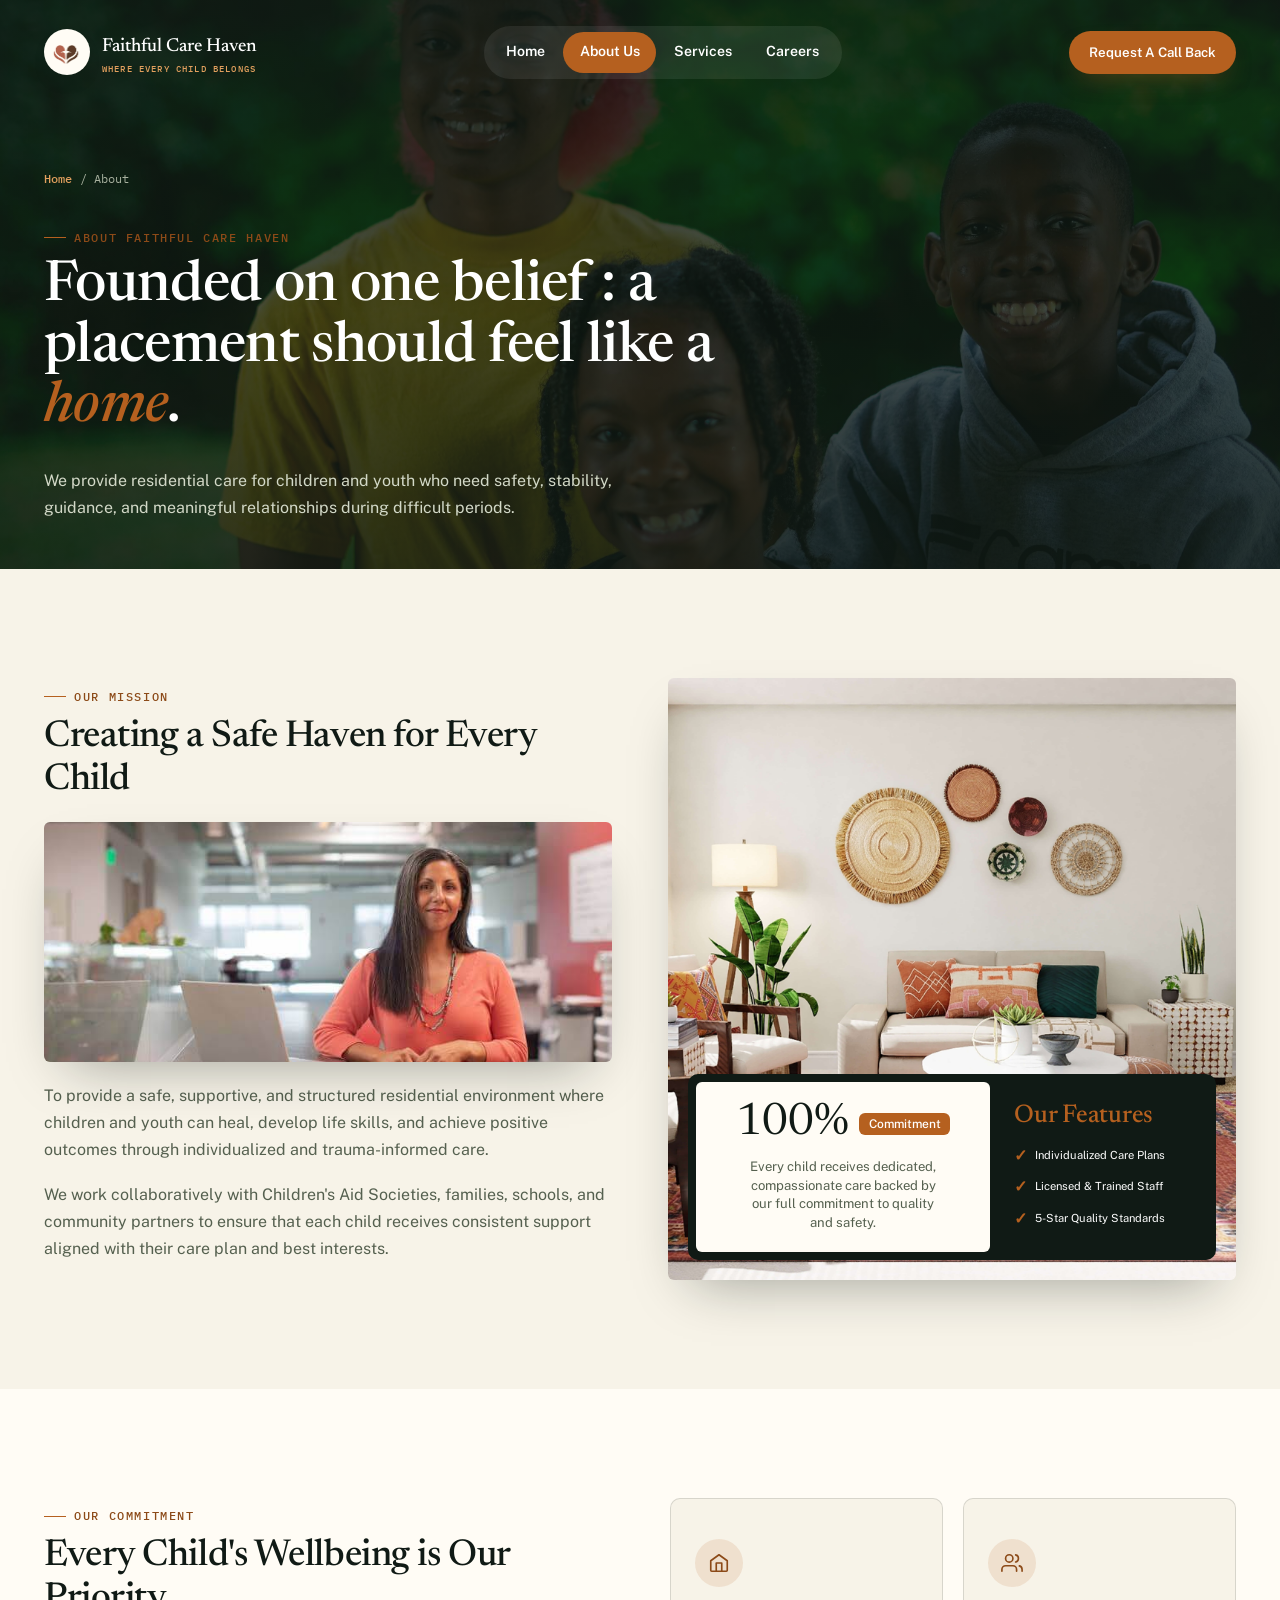
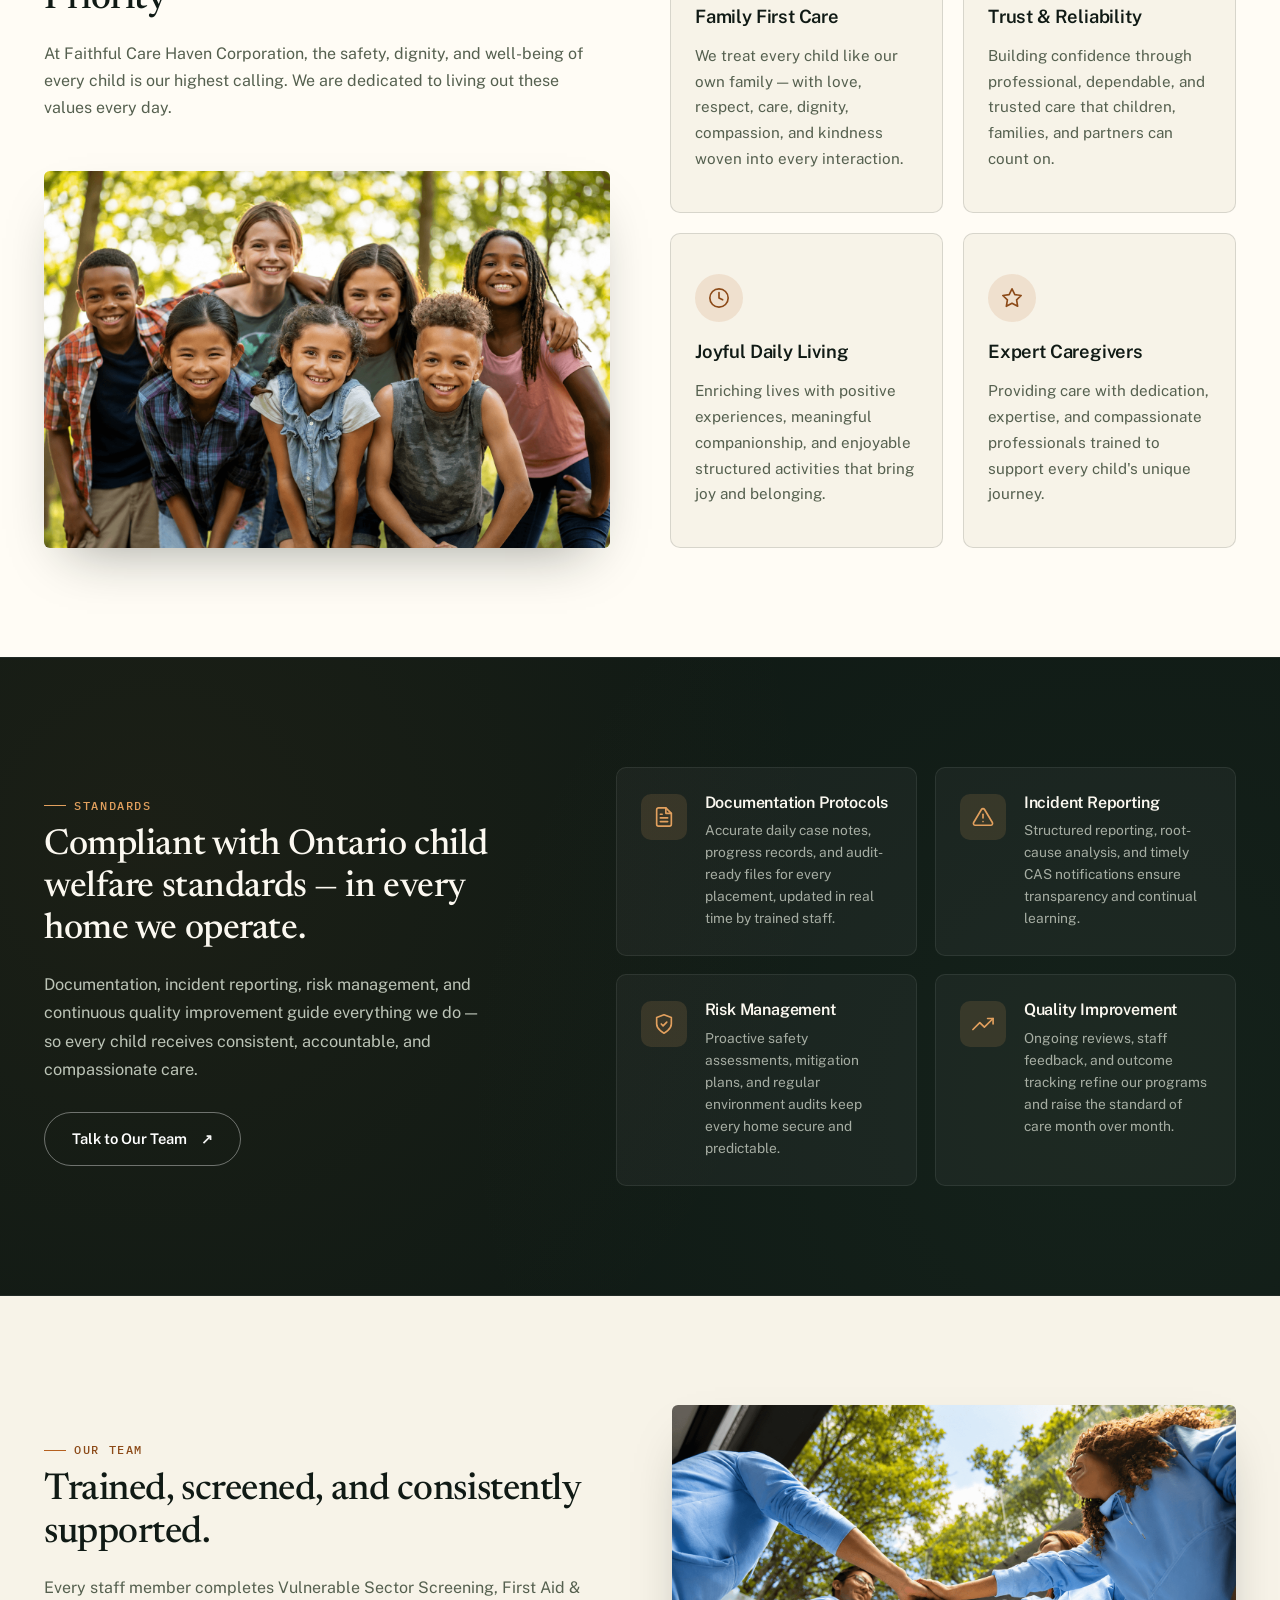
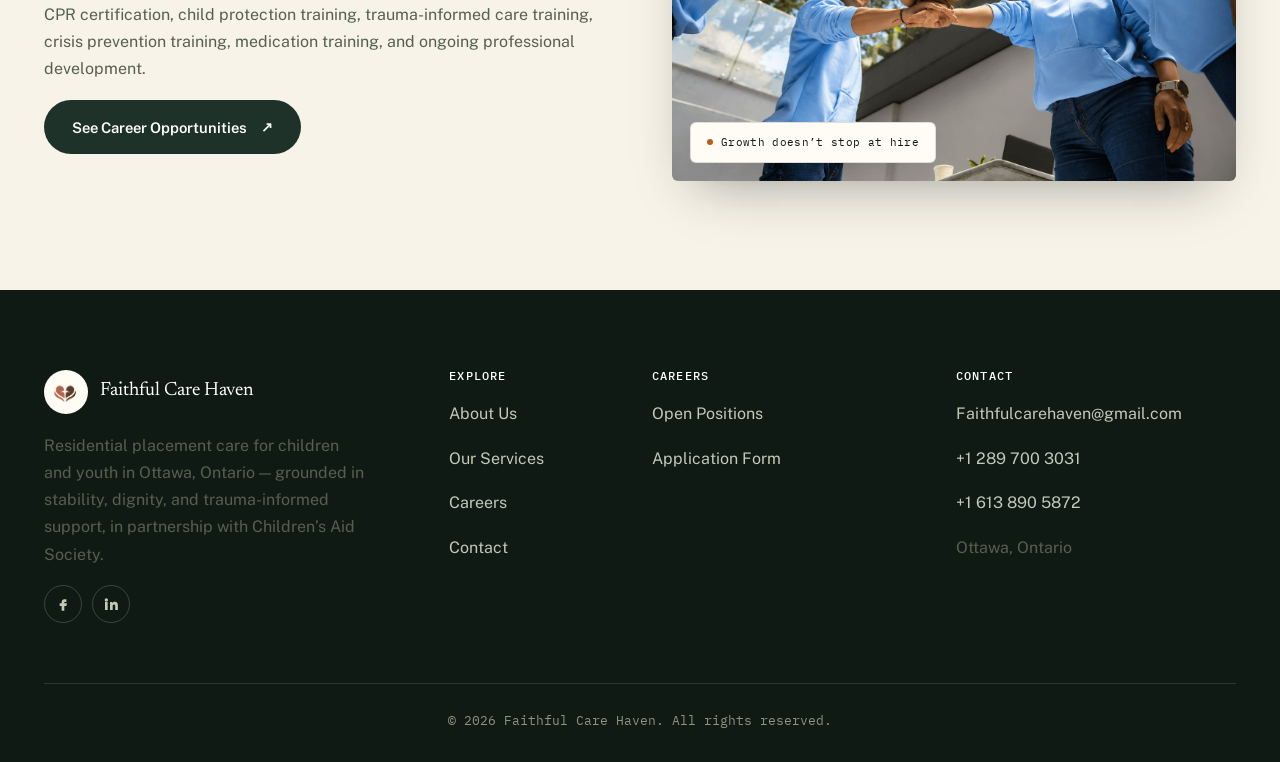
==== commit 10b6fc57: "major updates" ====
--- a/about.html
+++ b/about.html
@@ -3,10 +3,11 @@
 <head>
 <meta charset="UTF-8">
 <meta name="viewport" content="width=device-width, initial-scale=1.0">
+<meta name="google-site-verification" content="YOUR_GSC_VERIFICATION_CODE_HERE" />
 <title>About Us | Faithful Care Haven</title>
 <meta name="description" content="Learn about Faithful Care Haven's philosophy of care and the population we serve.">
 
-  <link rel="icon" type="image/png" href="assets/img/logo.png">
+  <link rel="icon" type="image/png" href="assets/img/fav_icon.png">
   <link rel="preconnect" href="https://fonts.googleapis.com">
   <link rel="preconnect" href="https://fonts.gstatic.com" crossorigin>
   <link href="https://fonts.googleapis.com/css2?family=Newsreader:ital,wght@0,400;0,500;0,600;1,500;1,600&family=Public+Sans:wght@400;500;600;700;800&family=IBM+Plex+Mono:wght@500;600&display=swap" rel="stylesheet">
@@ -335,15 +336,14 @@
       <div class="col-lg-3">
         <h4>Contact</h4>
         <p><a href="mailto:Faithfulcarehaven@gmail.com">Faithfulcarehaven@gmail.com</a></p>
-        <p><a href="tel:12897003031">289 700 3031</a></p>
-        <p><a href="tel:16138905872">613 890 5872</a></p>
+        <p><a href="tel:12897003031">+1 289 700 3031</a></p>
+        <p><a href="tel:16138905872">+1 613 890 5872</a></p>
         <p>Ottawa, Ontario</p>
       </div>
     </div>
 
-    <div class="footer-bottom">
+    <div class="footer-bottom" style="display: flex; justify-content: center;">
       <span>&copy; <span class="current-year"></span> Faithful Care Haven. All rights reserved.</span>
-      <span>Licensed Residential Care Provider &mdash; Ottawa, ON</span>
     </div>
   </div>
 </footer>
--- a/assets/css/style.css
+++ b/assets/css/style.css
@@ -444,6 +444,9 @@
   transition: transform .32s var(--ease), opacity .28s var(--ease);
   opacity: .95;
   color: inherit;
+  /* ensure the arrow uses a reliable glyph (avoid colored emoji fallback on some mobile browsers) */
+  font-family: Public Sans, -apple-system, BlinkMacSystemFont, 'Segoe UI', Roboto, 'Helvetica Neue', Arial, sans-serif;
+  font-weight: 600;
 }
 
 .btn:hover::after {
@@ -473,6 +476,8 @@
   transition: transform .28s var(--ease), opacity .22s var(--ease);
   opacity: .95;
   color: inherit;
+  font-family: Public Sans, -apple-system, BlinkMacSystemFont, 'Segoe UI', Roboto, 'Helvetica Neue', Arial, sans-serif;
+  font-weight: 700;
 }
 
 .ssc-link:hover::after {
@@ -2939,7 +2944,7 @@
   z-index: 1;
   background-image: 
     linear-gradient(to right, rgba(248, 245, 240, 1) 0%, rgba(248, 245, 240, 0.98) 40%, rgba(248, 245, 240, 0.85) 68%, rgba(248, 245, 240, 0) 88%),
-    url('/assets/img/poc_bg.jpg');
+    url('../img/who_we_serve_bg.jpg');
   background-size: cover;
   background-position: right center;
 }
